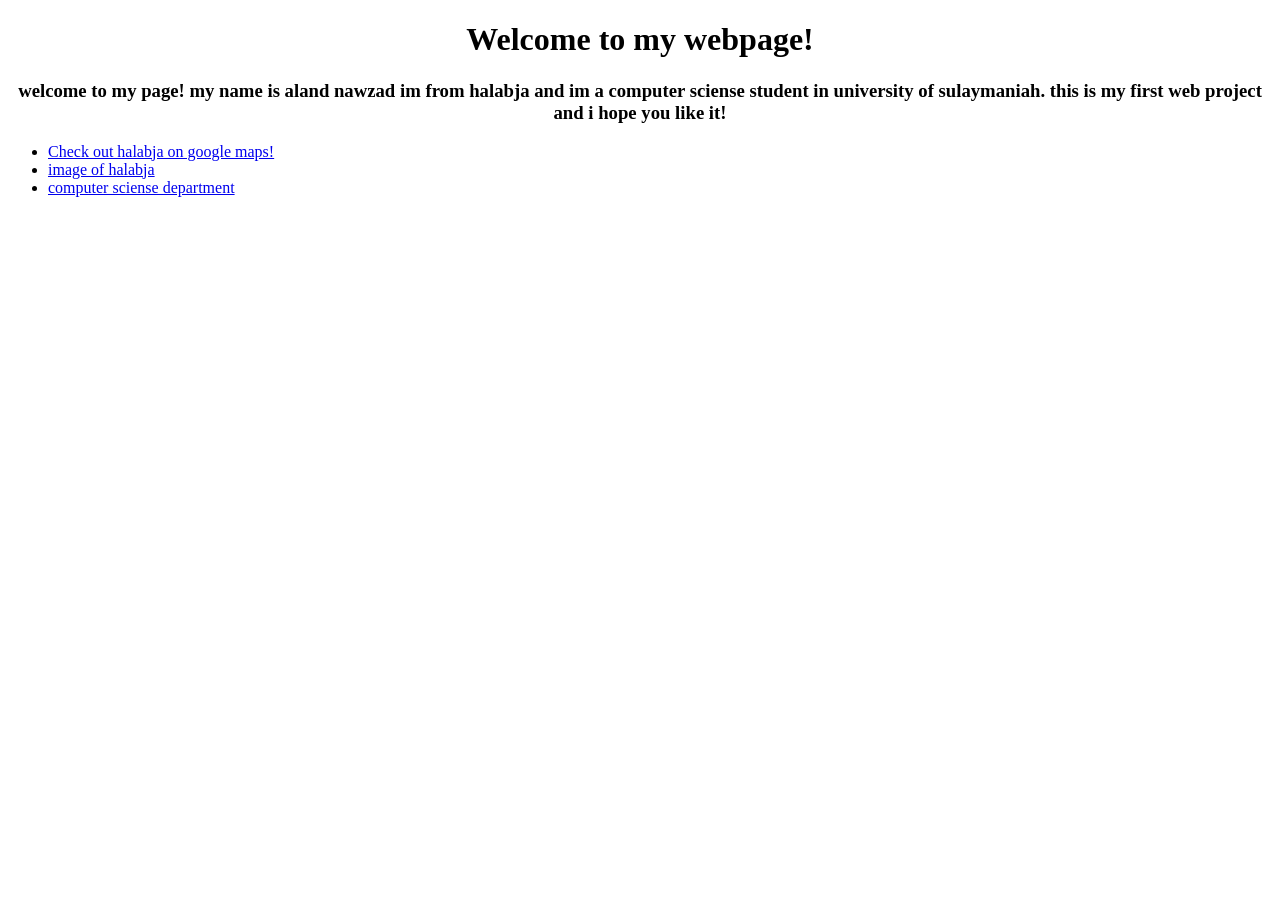
==== index.html @ 0c9f60dc "Add files via upload" ====
<!DOCTYPE html>
<html lang="en">
<head>
    <meta charset="UTF-8">
    <meta name="viewport" content="width=device-width, initial-scale=1.0">
    <title>web project</title>
</head>
<body>
    <center><h1>Welcome to my webpage!</h1></center>
    <center>
        <h3><p>welcome to my page! my name is aland nawzad im from halabja and im a computer sciense student in university of sulaymaniah. this is my first web project and i hope you like it!
    </p>
    </h3></center>
    <ul>
        <li><a href="https://maps.app.goo.gl/yXSQquCequ7WiiCt6">Check out halabja on google maps!</a></li>
        <li><a href="hometown.html">image of halabja</a></li>
        <li><a href="uni.html">computer sciense department</a></li>
    </ul>
    
</body>
</html>
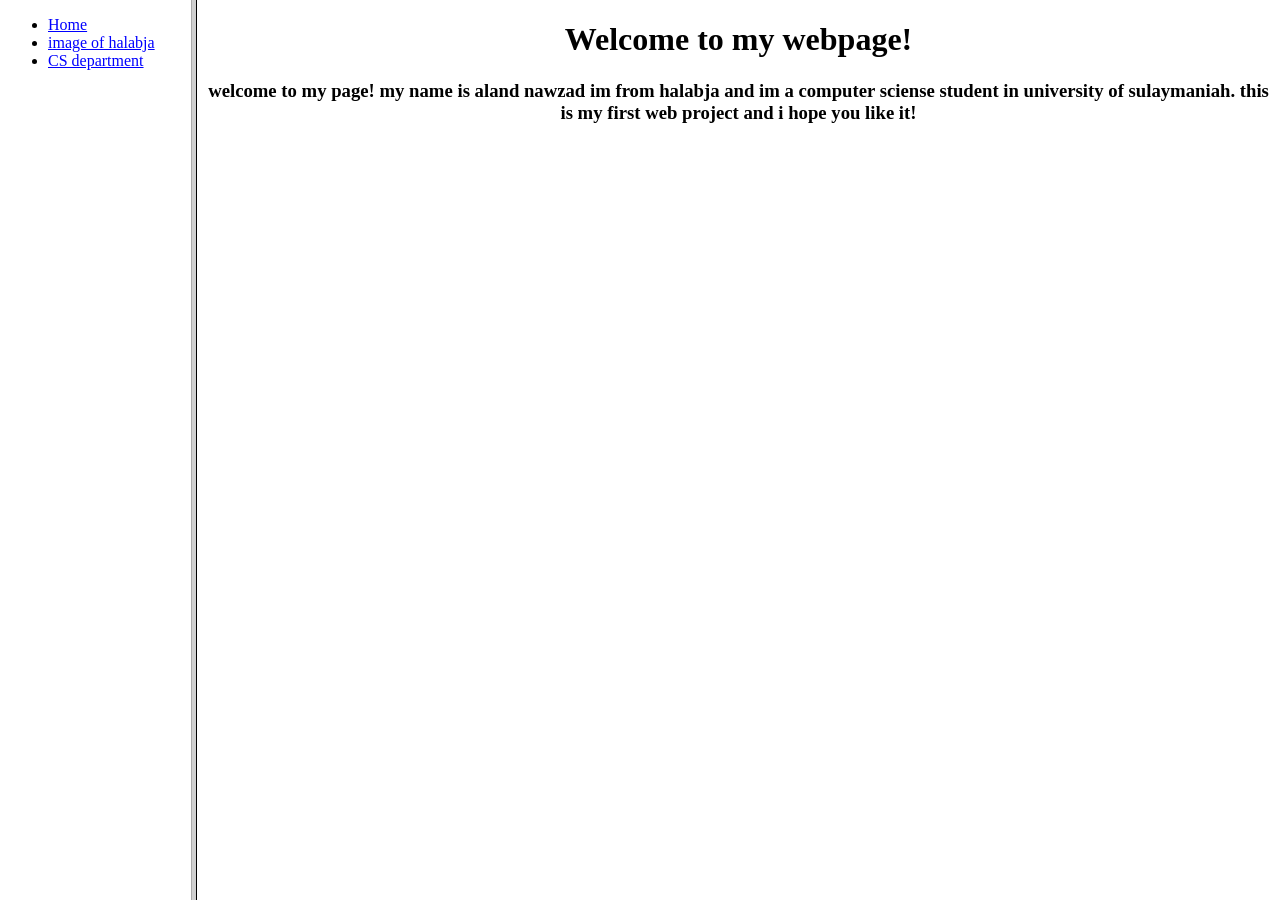
==== commit 800d9f31: "Add files via upload" ====
--- a/index.html
+++ b/index.html
@@ -1,21 +1,17 @@
 <!DOCTYPE html>
 <html lang="en">
 <head>
+    <frameset cols="15%,85%">
+        <frame src="menu.html" name="leftFrame">
+        <frame src="home.html" name="rightFrame">
+        <noframes>
+      
     <meta charset="UTF-8">
     <meta name="viewport" content="width=device-width, initial-scale=1.0">
     <title>web project</title>
 </head>
 <body>
-    <center><h1>Welcome to my webpage!</h1></center>
-    <center>
-        <h3><p>welcome to my page! my name is aland nawzad im from halabja and im a computer sciense student in university of sulaymaniah. this is my first web project and i hope you like it!
-    </p>
-    </h3></center>
-    <ul>
-        <li><a href="https://maps.app.goo.gl/yXSQquCequ7WiiCt6">Check out halabja on google maps!</a></li>
-        <li><a href="hometown.html">image of halabja</a></li>
-        <li><a href="uni.html">computer sciense department</a></li>
-    </ul>
+    
     
 </body>
 </html>
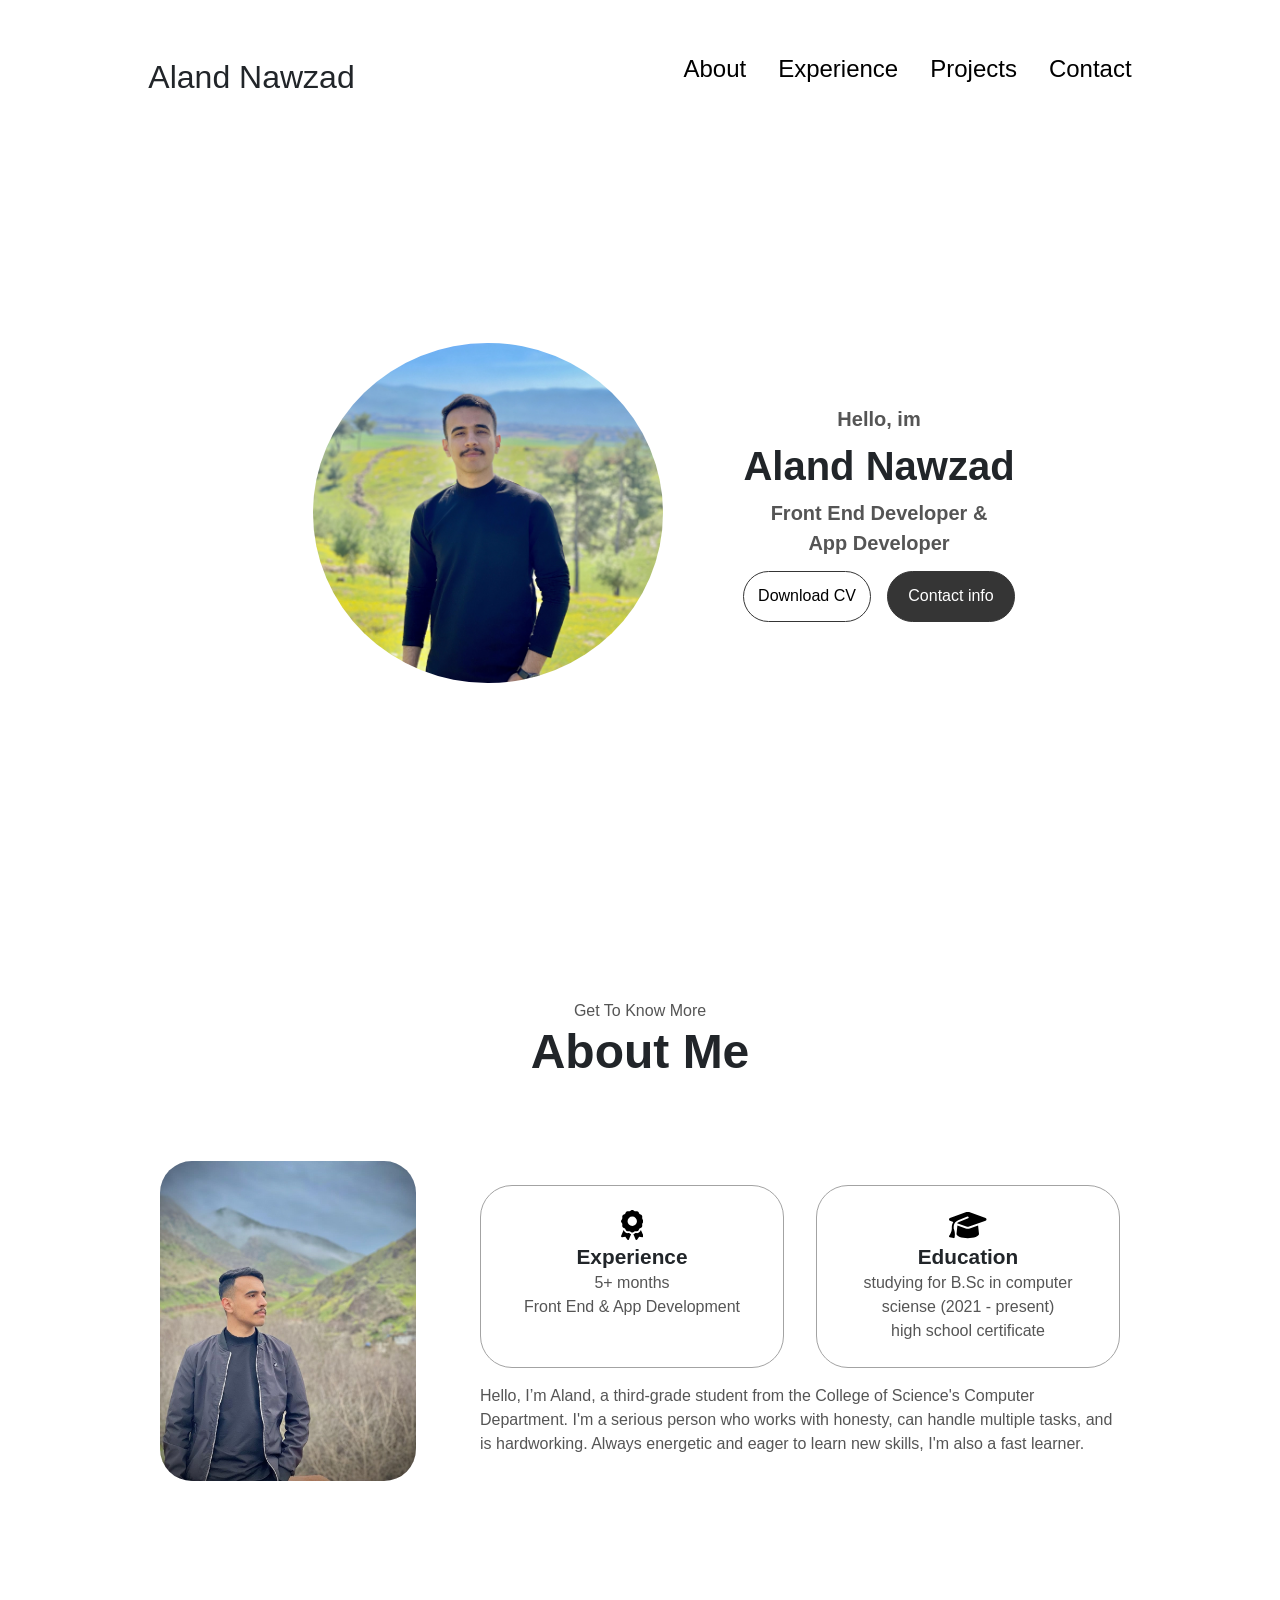
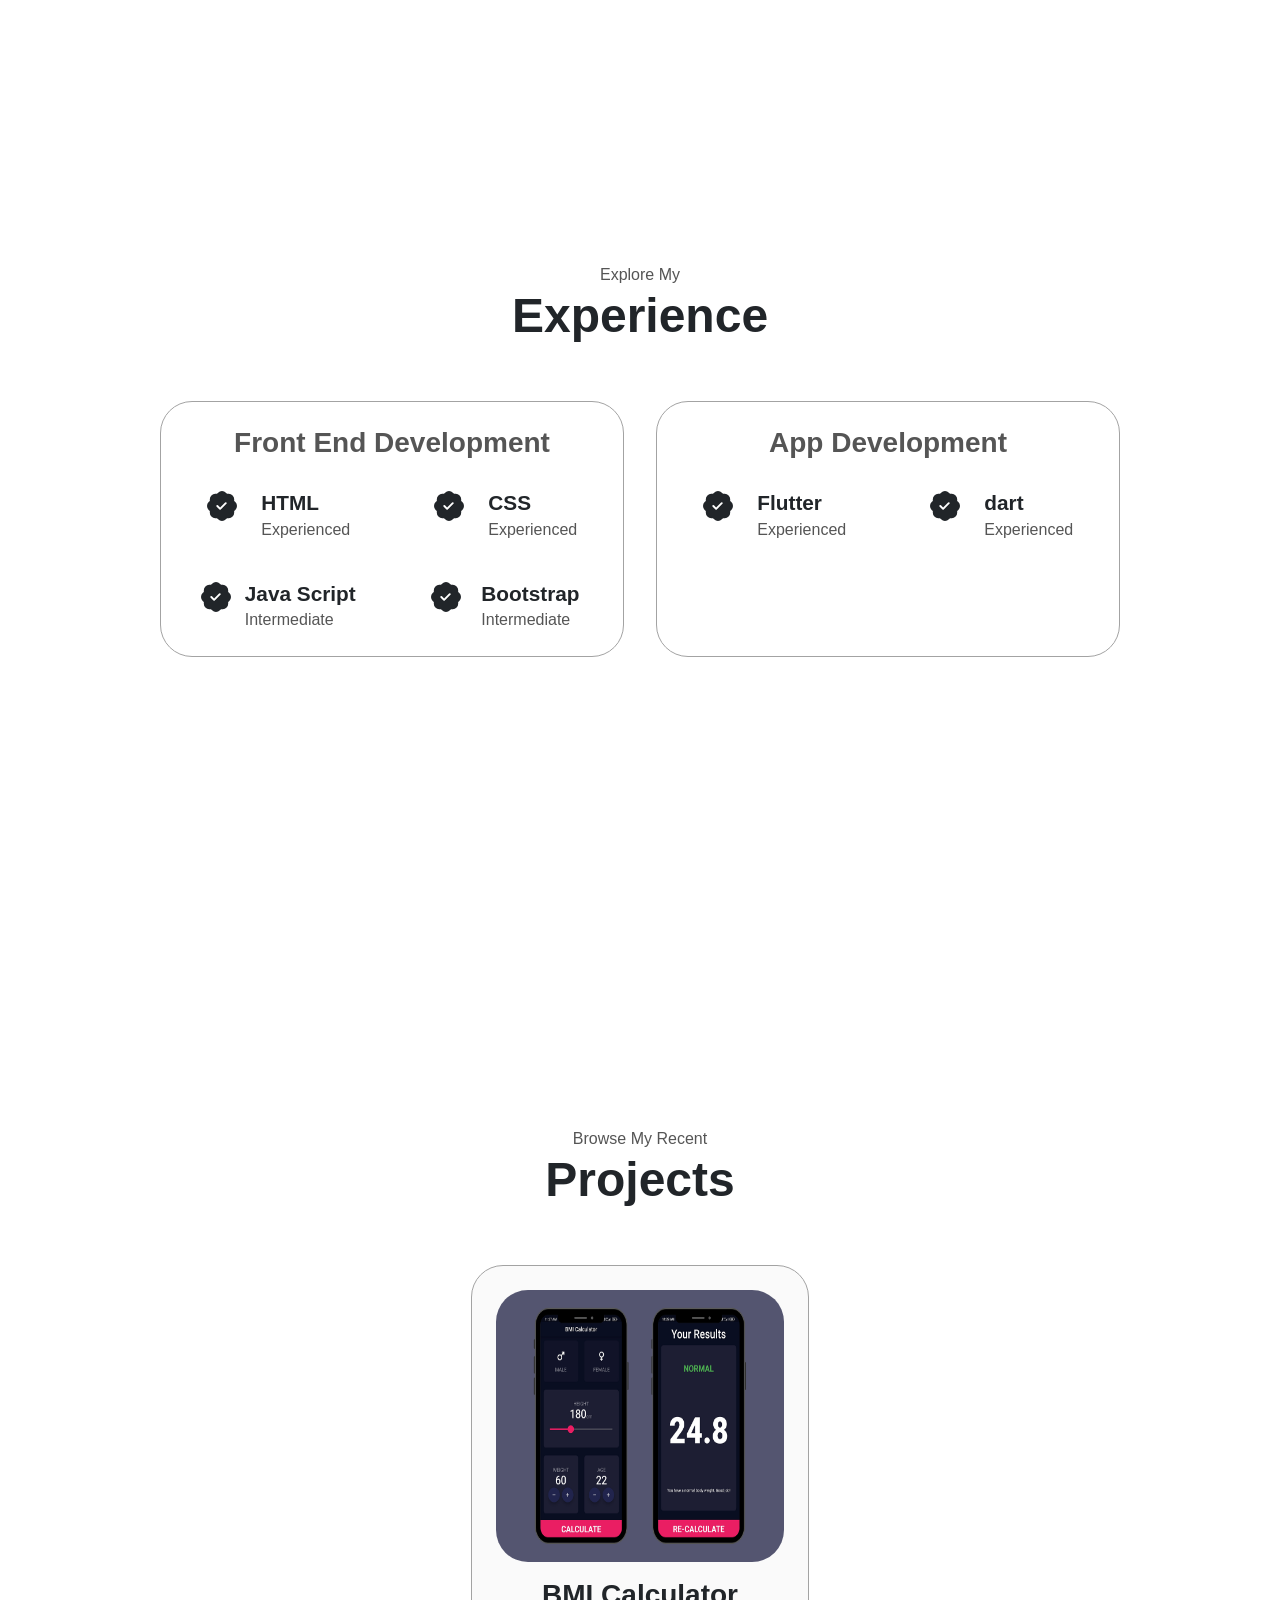
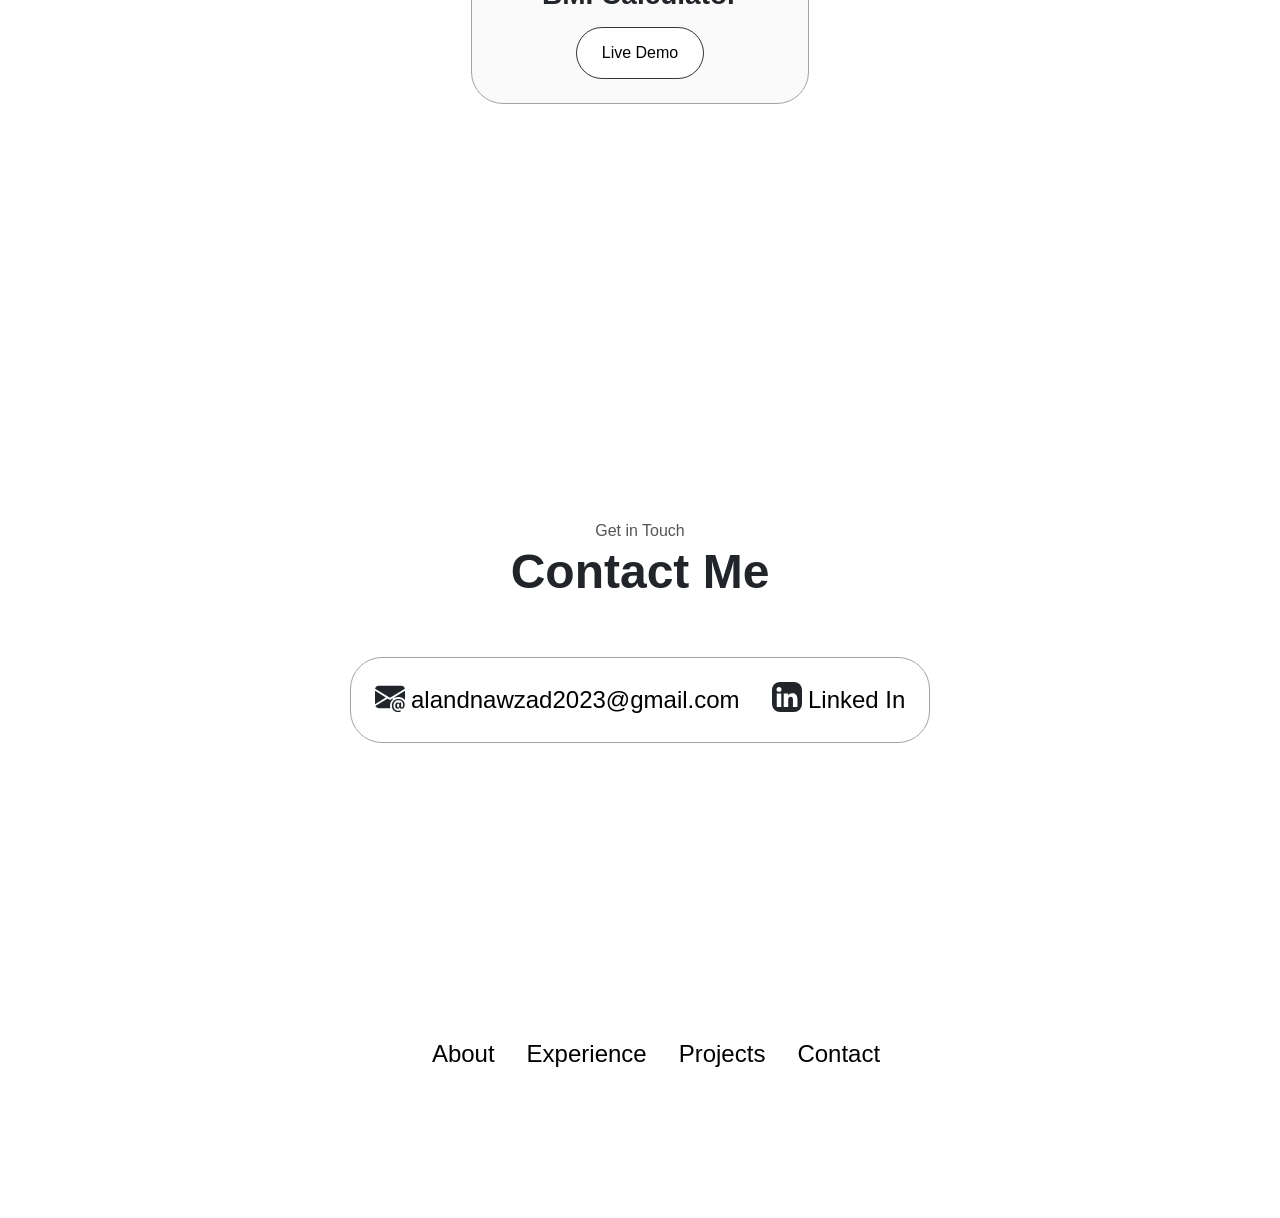
==== commit 227b785b: "Add files via upload" ====
--- a/index.html
+++ b/index.html
@@ -1,17 +1,278 @@
 <!DOCTYPE html>
 <html lang="en">
+
 <head>
-    <frameset cols="15%,85%">
-        <frame src="menu.html" name="leftFrame">
-        <frame src="home.html" name="rightFrame">
-        <noframes>
-      
     <meta charset="UTF-8">
     <meta name="viewport" content="width=device-width, initial-scale=1.0">
-    <title>web project</title>
+    <title>Aland Nawzad</title>
+    <link href="https://cdn.jsdelivr.net/npm/bootstrap@5.3.3/dist/css/bootstrap.min.css" rel="stylesheet"
+        integrity="sha384-QWTKZyjpPEjISv5WaRU9OFeRpok6YctnYmDr5pNlyT2bRjXh0JMhjY6hW+ALEwIH" crossorigin="anonymous">
+    <link rel="stylesheet" href="styles.css">
+    <link href="https://fonts.googleapis.com/css?family=Noto Sans" rel="stylesheet">
+    <link rel="stylesheet" href="./mediaqueries.css">
 </head>
+
 <body>
-    
-    
+
+
+
+    <nav id="desktop-nav">
+        <div class="logo">
+            Aland Nawzad
+        </div>
+        <div>
+            <ul class="nav-links">
+                <li><a href="#about">About</a></li>
+                <li><a href="#experience">Experience</a></li>
+                <li><a href="#projects">Projects</a></li>
+                <li><a href="#contact">Contact</a></li>
+            </ul>
+        </div>
+    </nav>
+
+    <nav id="humberger-nav">
+        <div class="logo">
+            Aland Nawzad
+        </div>
+        <div class="humberger-menu">
+            <div class="humberger-icon" onclick="toggleMenu()">
+                <span></span>
+                <span></span>
+                <span></span>
+            </div>
+            <div class="menu-links">
+                <li><a href="#about" onclick="toggleMenu()">About</a></li>
+                <li><a href="#experience" onclick="toggleMenu()">Experience</a></li>
+                <li><a href="#projects" onclick="toggleMenu()">Projects</a></li>
+                <li><a href="#contact" onclick="toggleMenu()">Contact</a></li>
+            </div>
+        </div>
+    </nav>
+
+
+    <section id="profile">
+        <div class="profile">
+            <img src="./assets/Me1.jpg" alt="picture of myself" class="pfp rounded-circle shadow-4  ">
+            <div class="profile-text">
+                <p class="profile-text-p1">Hello, im</p>
+                <h1 style="font-weight: bold;">Aland Nawzad</h1>
+                <p class="profile-text-p2">Front End Developer & <br> App Developer</p>
+
+                <div class="profile-buttons">
+                    <button type="button" onclick="location.href='./assets/AlandNawzad.pdf'"
+                        class="button hover">Download CV</button>
+                    <button type="button" class="button contact" onclick="location.href='#contact'">Contact info</button>
+
+                </div>
+            </div>
+        </div>
+
+    </section>
+
+
+
+
+    <section id="about">
+        <div class="about-header-text">
+            <p>Get To Know More</p>
+            <h1 class="title">About Me</h1>
+        </div>
+
+        <div class="about-content">
+            <img src="./assets/Me2.jpg" alt="picture of myself" class="about-picture">
+
+            <div class="about-experience">
+                <div class="Experience-container-div">
+                    <div class="Experience-container">
+                        <svg xmlns="http://www.w3.org/2000/svg" viewBox="0 0 384 512"
+                            class="icon"><!--!Font Awesome Free 6.5.1 by @fontawesome - https://fontawesome.com License - https://fontawesome.com/license/free Copyright 2024 Fonticons, Inc.-->
+                            <path
+                                d="M173.8 5.5c11-7.3 25.4-7.3 36.4 0L228 17.2c6 3.9 13 5.8 20.1 5.4l21.3-1.3c13.2-.8 25.6 6.4 31.5 18.2l9.6 19.1c3.2 6.4 8.4 11.5 14.7 14.7L344.5 83c11.8 5.9 19 18.3 18.2 31.5l-1.3 21.3c-.4 7.1 1.5 14.2 5.4 20.1l11.8 17.8c7.3 11 7.3 25.4 0 36.4L366.8 228c-3.9 6-5.8 13-5.4 20.1l1.3 21.3c.8 13.2-6.4 25.6-18.2 31.5l-19.1 9.6c-6.4 3.2-11.5 8.4-14.7 14.7L301 344.5c-5.9 11.8-18.3 19-31.5 18.2l-21.3-1.3c-7.1-.4-14.2 1.5-20.1 5.4l-17.8 11.8c-11 7.3-25.4 7.3-36.4 0L156 366.8c-6-3.9-13-5.8-20.1-5.4l-21.3 1.3c-13.2 .8-25.6-6.4-31.5-18.2l-9.6-19.1c-3.2-6.4-8.4-11.5-14.7-14.7L39.5 301c-11.8-5.9-19-18.3-18.2-31.5l1.3-21.3c.4-7.1-1.5-14.2-5.4-20.1L5.5 210.2c-7.3-11-7.3-25.4 0-36.4L17.2 156c3.9-6 5.8-13 5.4-20.1l-1.3-21.3c-.8-13.2 6.4-25.6 18.2-31.5l19.1-9.6C65 70.2 70.2 65 73.4 58.6L83 39.5c5.9-11.8 18.3-19 31.5-18.2l21.3 1.3c7.1 .4 14.2-1.5 20.1-5.4L173.8 5.5zM272 192a80 80 0 1 0 -160 0 80 80 0 1 0 160 0zM1.3 441.8L44.4 339.3c.2 .1 .3 .2 .4 .4l9.6 19.1c11.7 23.2 36 37.3 62 35.8l21.3-1.3c.2 0 .5 0 .7 .2l17.8 11.8c5.1 3.3 10.5 5.9 16.1 7.7l-37.6 89.3c-2.3 5.5-7.4 9.2-13.3 9.7s-11.6-2.2-14.8-7.2L74.4 455.5l-56.1 8.3c-5.7 .8-11.4-1.5-15-6s-4.3-10.7-2.1-16zm248 60.4L211.7 413c5.6-1.8 11-4.3 16.1-7.7l17.8-11.8c.2-.1 .4-.2 .7-.2l21.3 1.3c26 1.5 50.3-12.6 62-35.8l9.6-19.1c.1-.2 .2-.3 .4-.4l43.2 102.5c2.2 5.3 1.4 11.4-2.1 16s-9.3 6.9-15 6l-56.1-8.3-32.2 49.2c-3.2 5-8.9 7.7-14.8 7.2s-11-4.3-13.3-9.7z" />
+                        </svg>
+                        <h3 class="Experience-container-h3">Experience</h3>
+                        <p>5+ months <br> Front End & App Development</p>
+                    </div>
+
+                    <div class="Experience-container">
+                        <svg xmlns="http://www.w3.org/2000/svg" viewBox="0 0 640 512"
+                            class="icon"><!--!Font Awesome Free 6.5.1 by @fontawesome - https://fontawesome.com License - https://fontawesome.com/license/free Copyright 2024 Fonticons, Inc.-->
+                            <path
+                                d="M320 32c-8.1 0-16.1 1.4-23.7 4.1L15.8 137.4C6.3 140.9 0 149.9 0 160s6.3 19.1 15.8 22.6l57.9 20.9C57.3 229.3 48 259.8 48 291.9v28.1c0 28.4-10.8 57.7-22.3 80.8c-6.5 13-13.9 25.8-22.5 37.6C0 442.7-.9 448.3 .9 453.4s6 8.9 11.2 10.2l64 16c4.2 1.1 8.7 .3 12.4-2s6.3-6.1 7.1-10.4c8.6-42.8 4.3-81.2-2.1-108.7C90.3 344.3 86 329.8 80 316.5V291.9c0-30.2 10.2-58.7 27.9-81.5c12.9-15.5 29.6-28 49.2-35.7l157-61.7c8.2-3.2 17.5 .8 20.7 9s-.8 17.5-9 20.7l-157 61.7c-12.4 4.9-23.3 12.4-32.2 21.6l159.6 57.6c7.6 2.7 15.6 4.1 23.7 4.1s16.1-1.4 23.7-4.1L624.2 182.6c9.5-3.4 15.8-12.5 15.8-22.6s-6.3-19.1-15.8-22.6L343.7 36.1C336.1 33.4 328.1 32 320 32zM128 408c0 35.3 86 72 192 72s192-36.7 192-72L496.7 262.6 354.5 314c-11.1 4-22.8 6-34.5 6s-23.5-2-34.5-6L143.3 262.6 128 408z" />
+                        </svg>
+                        <h3 class="Experience-container-h3">Education</h3>
+                        <p>studying for B.Sc in computer sciense (2021 - present) <br> high school
+                            certificate</p>
+                    </div>
+
+                </div>
+                <p class="Experience-p2">Hello, I’m Aland, a third-grade student from the College of Science's Computer
+                    Department. I'm a serious person who works with honesty, can handle multiple tasks, and is
+                    hardworking. Always energetic and eager to learn new skills, I'm also a fast learner.</p>
+            </div>
+        </div>
+    </section>
+
+
+
+    <section id="experience">
+        <div class="header">
+            <p>Explore My</p>
+            <h1 class="title">Experience</h1>
+        </div>
+
+        <div class="experience-detail-containers">
+            <div class="about-containers">
+                <div class="details-container">
+                    <h2 class="experience-subtitle">Front End Development</h2>
+                    <div class="article-containers">
+                        <article>
+                            <svg xmlns="http://www.w3.org/2000/svg" height="30" fill="currentColor"
+                                class="bi bi-patch-check-fill" viewBox="0 0 16 16">
+                                <path
+                                    d="M10.067.87a2.89 2.89 0 0 0-4.134 0l-.622.638-.89-.011a2.89 2.89 0 0 0-2.924 2.924l.01.89-.636.622a2.89 2.89 0 0 0 0 4.134l.637.622-.011.89a2.89 2.89 0 0 0 2.924 2.924l.89-.01.622.636a2.89 2.89 0 0 0 4.134 0l.622-.637.89.011a2.89 2.89 0 0 0 2.924-2.924l-.01-.89.636-.622a2.89 2.89 0 0 0 0-4.134l-.637-.622.011-.89a2.89 2.89 0 0 0-2.924-2.924l-.89.01zm.287 5.984-3 3a.5.5 0 0 1-.708 0l-1.5-1.5a.5.5 0 1 1 .708-.708L7 8.793l2.646-2.647a.5.5 0 0 1 .708.708" />
+                            </svg>
+                            <div>
+                                <h3 class="Experience-container-h3">HTML</h3>
+                                <p>Experienced</p>
+                            </div>
+                        </article>
+                        <article>
+                            <svg xmlns="http://www.w3.org/2000/svg" height="30" fill="currentColor"
+                                class="bi bi-patch-check-fill" viewBox="0 0 16 16">
+                                <path
+                                    d="M10.067.87a2.89 2.89 0 0 0-4.134 0l-.622.638-.89-.011a2.89 2.89 0 0 0-2.924 2.924l.01.89-.636.622a2.89 2.89 0 0 0 0 4.134l.637.622-.011.89a2.89 2.89 0 0 0 2.924 2.924l.89-.01.622.636a2.89 2.89 0 0 0 4.134 0l.622-.637.89.011a2.89 2.89 0 0 0 2.924-2.924l-.01-.89.636-.622a2.89 2.89 0 0 0 0-4.134l-.637-.622.011-.89a2.89 2.89 0 0 0-2.924-2.924l-.89.01zm.287 5.984-3 3a.5.5 0 0 1-.708 0l-1.5-1.5a.5.5 0 1 1 .708-.708L7 8.793l2.646-2.647a.5.5 0 0 1 .708.708" />
+                            </svg>
+                            <div>
+                                <h3 class="Experience-container-h3">CSS</h3>
+                                <p>Experienced</p>
+                            </div>
+                        </article>
+                        <article>
+                            <svg xmlns="http://www.w3.org/2000/svg" height="30" fill="currentColor"
+                                class="bi bi-patch-check-fill" viewBox="0 0 16 16">
+                                <path
+                                    d="M10.067.87a2.89 2.89 0 0 0-4.134 0l-.622.638-.89-.011a2.89 2.89 0 0 0-2.924 2.924l.01.89-.636.622a2.89 2.89 0 0 0 0 4.134l.637.622-.011.89a2.89 2.89 0 0 0 2.924 2.924l.89-.01.622.636a2.89 2.89 0 0 0 4.134 0l.622-.637.89.011a2.89 2.89 0 0 0 2.924-2.924l-.01-.89.636-.622a2.89 2.89 0 0 0 0-4.134l-.637-.622.011-.89a2.89 2.89 0 0 0-2.924-2.924l-.89.01zm.287 5.984-3 3a.5.5 0 0 1-.708 0l-1.5-1.5a.5.5 0 1 1 .708-.708L7 8.793l2.646-2.647a.5.5 0 0 1 .708.708" />
+                            </svg>
+                            <div>
+                                <h3 class="Experience-container-h3">Java Script</h3>
+                                <p>Intermediate</p>
+                            </div>
+                        </article>
+                        <article>
+                            <svg xmlns="http://www.w3.org/2000/svg" height="30" fill="currentColor"
+                                class="bi bi-patch-check-fill" viewBox="0 0 16 16">
+                                <path
+                                    d="M10.067.87a2.89 2.89 0 0 0-4.134 0l-.622.638-.89-.011a2.89 2.89 0 0 0-2.924 2.924l.01.89-.636.622a2.89 2.89 0 0 0 0 4.134l.637.622-.011.89a2.89 2.89 0 0 0 2.924 2.924l.89-.01.622.636a2.89 2.89 0 0 0 4.134 0l.622-.637.89.011a2.89 2.89 0 0 0 2.924-2.924l-.01-.89.636-.622a2.89 2.89 0 0 0 0-4.134l-.637-.622.011-.89a2.89 2.89 0 0 0-2.924-2.924l-.89.01zm.287 5.984-3 3a.5.5 0 0 1-.708 0l-1.5-1.5a.5.5 0 1 1 .708-.708L7 8.793l2.646-2.647a.5.5 0 0 1 .708.708" />
+                            </svg>
+                            <div>
+                                <h3 class="Experience-container-h3">Bootstrap</h3>
+                                <p>Intermediate</p>
+                            </div>
+                        </article>
+                    </div>
+                </div>
+
+                <div class="details-container">
+                    <h2 class="experience-subtitle">App Development</h2>
+                    <div class="article-containers">
+                        <article>
+                            <svg xmlns="http://www.w3.org/2000/svg" height="30" fill="currentColor"
+                                class="bi bi-patch-check-fill" viewBox="0 0 16 16">
+                                <path
+                                    d="M10.067.87a2.89 2.89 0 0 0-4.134 0l-.622.638-.89-.011a2.89 2.89 0 0 0-2.924 2.924l.01.89-.636.622a2.89 2.89 0 0 0 0 4.134l.637.622-.011.89a2.89 2.89 0 0 0 2.924 2.924l.89-.01.622.636a2.89 2.89 0 0 0 4.134 0l.622-.637.89.011a2.89 2.89 0 0 0 2.924-2.924l-.01-.89.636-.622a2.89 2.89 0 0 0 0-4.134l-.637-.622.011-.89a2.89 2.89 0 0 0-2.924-2.924l-.89.01zm.287 5.984-3 3a.5.5 0 0 1-.708 0l-1.5-1.5a.5.5 0 1 1 .708-.708L7 8.793l2.646-2.647a.5.5 0 0 1 .708.708" />
+                            </svg>
+                            <div>
+                                <h3 class="Experience-container-h3">Flutter</h3>
+                                <p>Experienced</p>
+                            </div>
+                        </article>
+                        <article>
+                            <svg xmlns="http://www.w3.org/2000/svg" height="30" fill="currentColor"
+                                class="bi bi-patch-check-fill" viewBox="0 0 16 16">
+                                <path
+                                    d="M10.067.87a2.89 2.89 0 0 0-4.134 0l-.622.638-.89-.011a2.89 2.89 0 0 0-2.924 2.924l.01.89-.636.622a2.89 2.89 0 0 0 0 4.134l.637.622-.011.89a2.89 2.89 0 0 0 2.924 2.924l.89-.01.622.636a2.89 2.89 0 0 0 4.134 0l.622-.637.89.011a2.89 2.89 0 0 0 2.924-2.924l-.01-.89.636-.622a2.89 2.89 0 0 0 0-4.134l-.637-.622.011-.89a2.89 2.89 0 0 0-2.924-2.924l-.89.01zm.287 5.984-3 3a.5.5 0 0 1-.708 0l-1.5-1.5a.5.5 0 1 1 .708-.708L7 8.793l2.646-2.647a.5.5 0 0 1 .708.708" />
+                            </svg>
+                            <div>
+                                <h3 class="Experience-container-h3">dart</h3>
+                                <p>Experienced</p>
+                            </div>
+                        </article>
+
+
+                    </div>
+                </div>
+            </div>
+        </div>
+
+
+
+
+        </div>
+
+    </section>
+
+
+
+
+    <section id="projects">
+        <div class="header">
+            <p>Browse My Recent</p>
+            <h1 class="title">Projects</h1>
+        </div>
+
+        <div class="project-container">
+            <div class="project-card">
+                <img src="./assets/bmi-calculator.png" alt="project picture" class="project-picture">
+                <h2 class="project-subtitle">BMI Calculator</h2>
+                <button class="button hover" onclick="location.href='https://bmi-calculator-114c9.web.app/'">Live
+                    Demo</button>
+            </div>
+        </div>
+    </section>
+
+
+
+
+    <section id="contact">
+
+        <div class="contact-content-container">
+            <div class="header">
+                <p>Get in Touch</p>
+                <h1 class="title">Contact Me</h1>
+            </div>
+
+            <div class="contact-me"> 
+                
+                    <div class="contact-info">
+                        <svg xmlns="http://www.w3.org/2000/svg" class="icon"  fill="currentColor" class="bi bi-envelope-at-fill" viewBox="0 0 16 16">
+                            <path d="M2 2A2 2 0 0 0 .05 3.555L8 8.414l7.95-4.859A2 2 0 0 0 14 2zm-2 9.8V4.698l5.803 3.546zm6.761-2.97-6.57 4.026A2 2 0 0 0 2 14h6.256A4.5 4.5 0 0 1 8 12.5a4.49 4.49 0 0 1 1.606-3.446l-.367-.225L8 9.586zM16 9.671V4.697l-5.803 3.546.338.208A4.5 4.5 0 0 1 12.5 8c1.414 0 2.675.652 3.5 1.671"/>
+                            <path d="M15.834 12.244c0 1.168-.577 2.025-1.587 2.025-.503 0-1.002-.228-1.12-.648h-.043c-.118.416-.543.643-1.015.643-.77 0-1.259-.542-1.259-1.434v-.529c0-.844.481-1.4 1.26-1.4.585 0 .87.333.953.63h.03v-.568h.905v2.19c0 .272.18.42.411.42.315 0 .639-.415.639-1.39v-.118c0-1.277-.95-2.326-2.484-2.326h-.04c-1.582 0-2.64 1.067-2.64 2.724v.157c0 1.867 1.237 2.654 2.57 2.654h.045c.507 0 .935-.07 1.18-.18v.731c-.219.1-.643.175-1.237.175h-.044C10.438 16 9 14.82 9 12.646v-.214C9 10.36 10.421 9 12.485 9h.035c2.12 0 3.314 1.43 3.314 3.034zm-4.04.21v.227c0 .586.227.8.581.8.31 0 .564-.17.564-.743v-.367c0-.516-.275-.708-.572-.708-.346 0-.573.245-.573.791"/>
+                          </svg>
+                        <a href="mailto:alandnawzad2023@gmail.com">alandnawzad2023@gmail.com</a>
+                    </div>
+
+                    <div class="contact-info">
+                        <svg xmlns="http://www.w3.org/2000/svg" class="icon" style="border-radius: 0.5rem;" fill="currentColor" class="bi bi-linkedin" viewBox="0 0 16 16">
+                            <path d="M0 1.146C0 .513.526 0 1.175 0h13.65C15.474 0 16 .513 16 1.146v13.708c0 .633-.526 1.146-1.175 1.146H1.175C.526 16 0 15.487 0 14.854zm4.943 12.248V6.169H2.542v7.225zm-1.2-8.212c.837 0 1.358-.554 1.358-1.248-.015-.709-.52-1.248-1.342-1.248S2.4 3.226 2.4 3.934c0 .694.521 1.248 1.327 1.248zm4.908 8.212V9.359c0-.216.016-.432.08-.586.173-.431.568-.878 1.232-.878.869 0 1.216.662 1.216 1.634v3.865h2.401V9.25c0-2.22-1.184-3.252-2.764-3.252-1.274 0-1.845.7-2.165 1.193v.025h-.016l.016-.025V6.169h-2.4c.03.678 0 7.225 0 7.225z"/>
+                          </svg>
+                          <a href="https://www.linkedin.com/in/aland-nawzad">Linked In</a>
+                    </div>  
+            </div>
+            
+        </div>
+        
+    </section>
+
+    <nav class="contact-nav">
+        <ul class=" nav-links contact-nav-links">
+            <li><a href="#about">About</a></li>
+            <li><a href="#experience">Experience</a></li>
+            <li><a href="#projects">Projects</a></li>
+            <li><a href="#contact">Contact</a></li>
+        </ul>
+    </nav>
+
+    <script src="./scripts.js"></script>
 </body>
+
 </html>
--- a/styles.css
+++ b/styles.css
@@ -0,0 +1,424 @@
+body {
+    font-family: "Poppins", sans-serif;
+}
+
+html {
+    scroll-behavior: smooth;
+}
+*{
+    margin: 0;
+    padding: 0;
+    cursor: default;
+    
+}
+
+p {
+    color: rgb(85, 85, 85);
+    margin: 0;
+}
+
+
+
+a,
+.button {
+    transition: all 300ms ease;
+}
+
+section{
+    padding-top: 4vh;
+    height: 96vh;
+    margin: 0 10rem;
+    box-sizing: border-box;
+    min-height: fit-content;
+}
+
+
+/* desktop navigation */
+
+
+nav, .nav-links{
+    display: flex;
+
+}
+
+nav{
+    justify-content: space-around;
+    align-items: center;
+    height: 17vh;
+}
+
+
+.nav-links{
+    gap: 2rem;
+    list-style: none;
+    font-size: 1.5rem;
+}
+a {
+    color: black;
+    text-decoration: none;
+    text-decoration-color: white;
+    font-size: 1.5rem;
+}
+
+a:hover{
+    color: grey;
+    text-decoration: underline;
+    text-underline-offset: 1rem;
+    text-decoration-color: rgb(181, 181, 181);
+    cursor: pointer;
+}
+
+.logo{
+    font-size: 2rem;
+}
+.logo:hover{
+    cursor: default;
+}
+
+/* hamburger menu */
+
+#humberger-nav{
+    display: none;
+}
+
+.humberger-menu{
+    position: relative;
+    display: inline-block;
+}
+
+.humberger-icon{
+    display: flex;
+    flex-direction: column;
+    justify-content: space-between;
+    height: 24px;
+    width: 30px;
+    cursor: pointer;
+}
+
+.humberger-icon span{
+    width: 100%;
+    height: 2px;
+    background-color: black;
+    transition: all 0.3 ease-in-out;
+}
+
+.menu-links{
+    position: absolute;
+    top: 100%;
+    right: 0;
+    background-color: white;
+    width: fit-content;
+    max-height: 0;
+    overflow: hidden;
+    transition: all 0.3 ease-in-out;
+}
+
+.menu-links a{
+    display: block;
+    padding: 10px;
+    text-align: center;
+    font-size: 1.5rem;
+    color: black;
+    text-decoration: none;
+    transition: all 0.3 ease-in-out;
+}
+
+.menu-links li{
+    list-style: none;
+}
+
+.menu-links.open{
+    max-height: 300px;
+}
+
+.humberger-icon.open span:first-child{
+    transform: rotate(45deg) translate(10px,5px);
+}
+.humberger-icon.open span:nth-child(2){
+    opacity: 0;
+}
+.humberger-icon.open span:last-child{
+    transform: rotate(-45deg) translate(10px,-5px);
+}
+
+
+.humberger-icon span:first-child{
+    opacity: none;
+}
+.humberger-icon span:first-child{
+    opacity: 1;
+}
+.humberger-icon span:first-child{
+    opacity: none;
+}
+
+
+
+
+/* profile section */
+#profile {
+    height:90vh;
+    padding-top: 0;
+}
+
+.pfp{
+    width: 350px;
+    margin: 3rem;
+}
+
+.profile {
+    display: flex;
+    justify-content: center;
+    align-items: center;
+    gap: 2rem;
+    height: 80vh;
+
+    
+}
+
+.profile-text {
+    text-align: center;
+}
+
+
+
+.profile-text-p1 {
+    font-size: 20px;
+    margin-bottom: 0.5rem;
+    font-weight: 600;
+}
+
+.profile-text-p2 {
+    font-size: 20px;
+    font-weight: bold;
+    margin-bottom: 0.8rem;
+}
+
+
+
+.button {
+    border-radius: 2rem;
+    transition: all 300ms ease;
+    padding: 0.8rem;
+    border: rgb(53, 53, 53) 0.1rem solid;
+    background-color: white;
+    width: 8rem;
+}
+
+.profile-buttons{
+    display: flex;
+    flex-direction: row;
+    gap: 1rem;
+}
+
+.button:hover {
+    cursor: pointer;
+}
+
+.button.hover:hover,
+.button.contact {
+    background-color: rgb(53, 53, 53);
+    color: white;
+
+}
+
+.button.button.contact:hover {
+    background-color: rgb(0, 0, 0);
+}
+
+/* about section */
+
+
+.title{
+    font-weight: bold; 
+    font-size: 3rem;
+}
+
+.about-header-text {
+    display: flex;
+    flex-direction: column;
+    justify-content: center;
+    align-items: center;
+    margin-bottom: 4.5rem;
+    text-align: center;
+}
+
+.about-content {
+    display: flex;
+    flex-direction: row;
+    justify-content: center;
+    align-items: center;
+    gap: 4rem;
+}
+
+.Experience-container-div {
+    display: flex;
+    flex-direction: row;
+    gap: 2rem;
+}
+
+.about-picture {
+    height: 20rem;
+    width: 16rem;
+    border-radius: 2rem;
+}
+
+.about-experience {
+    display: flex;
+    flex-direction: column;
+}
+
+.Experience-container {
+    border: rgb(53, 53, 53) 0.1rem solid;
+    border-color: rgb(163, 163, 163);
+    text-align: center;
+    border-radius: 2rem;
+    flex: 1;
+    padding: 1.5rem;
+}
+
+.Experience-p2 {
+    word-wrap: break-word;
+    max-width: 800px;
+    margin-top: 1rem;
+}
+
+
+
+.Experience-container-h3 {
+    margin-bottom: 0.1rem;
+    font-size: 1.3em;
+    font-weight: bold;
+}
+
+.icon {
+    height: 30px;
+    margin-bottom: 0.3rem;
+}
+
+
+
+/* experience section */
+.header{
+    display: flex;
+    flex-direction: column;
+    text-align: center;
+    margin-bottom: 3rem;
+}
+
+.about-containers{
+    display: flex;
+    gap: 2rem;
+    margin-bottom: 2rem;
+    justify-content: center;
+}
+
+
+.experience-subtitle{
+    color: rgb(85, 85, 85);
+    font-weight: 600;
+    font-size: 1.75rem;
+    margin-bottom: 2rem;
+}
+
+.experience-detail-containers{
+    display: flex;
+    flex-direction: column;
+    justify-content: center;
+}
+
+.article-containers{
+    display: flex;
+    text-align: initial;
+    flex-wrap: wrap;
+    flex-direction: row;
+    gap: 2.5rem;
+    justify-content: space-around;
+}
+
+article{
+    display: flex;
+    justify-content: space-around;
+    width: 10rem;
+    gap: 0.5rem;
+}
+
+.details-container{
+    flex: 1;
+    padding: 1.5rem;
+    background: white;
+    border-radius: 2rem;
+    border: rgb(53, 53, 53) 0.1rem solid;
+    border-color: rgb(163, 163, 163);
+    text-align: center;
+}
+
+
+/* projects section */
+
+.project-container{
+    display: flex;
+    flex-direction: row;
+    justify-content: center;
+}
+
+.project-card{
+    background: rgb(250, 250, 250);
+    border-radius: 2rem;
+    border: rgb(53, 53, 53) 0.1rem solid;
+    border-color: rgb(163, 163, 163);
+    text-align: center;
+    padding: 1.5rem;
+}
+
+.project-picture{
+    height: 17rem;
+    width: 18rem;
+    border-radius: 2rem;
+}
+
+.project-subtitle{
+    font-weight: 600;
+    font-size: 1.75rem;
+    margin: 1rem;
+    
+}
+
+.project-card > .button.hover{
+    margin: 0;
+}
+
+/* contact section */
+#contact{
+    height: 70vh;
+}
+.contact-content-container{
+    margin: 8rem 0;
+    display: flex;
+    flex-direction: column;
+    justify-content: center;
+    align-items: center;
+}
+.contact-me{
+    border: rgb(53, 53, 53) 0.1rem solid;
+    border-color: rgb(163, 163, 163);
+    justify-content: space-around;
+    border-radius: 2rem;
+    padding: 1.5rem;
+    display: flex;
+    flex-wrap: wrap;
+    gap: 2rem;
+}
+
+.contact-info{
+    display: flex;
+    gap:0.4rem;
+}
+.contact-nav{
+    margin-bottom: 5rem;
+}
+.contact-nav-links {
+    display: flex;
+    justify-content: center;
+    align-items: center;
+}
--- a/mediaqueries.css
+++ b/mediaqueries.css
@@ -0,0 +1,98 @@
+
+@media(max-width:1200px) {
+    
+    #desktop-nav{
+        display: none;
+    }
+
+    #humberger-nav{
+        display: flex;
+    }
+    
+    .profile {
+        flex-direction: column;
+        gap: 0;
+        
+    }
+    #profile{
+        margin-bottom: 6rem;
+    }
+
+    #about , #experience{
+        margin-bottom: 15rem;
+    }
+
+    .about-content {
+        flex-direction: column;
+        gap: 2rem;
+    }
+
+    section{
+        margin-left: 4rem;
+        margin-right: 4rem;
+    }
+    .pfp{
+        width: 300px;
+    }
+
+    .about-containers{
+        flex-direction: column;
+    }
+    .about-header-text {
+        margin-bottom: 1rem;
+    }
+    section{
+        margin-left: 5rem;
+        margin-right: 5rem;
+    }
+
+    .contact-nav-links{
+        flex-direction: column;
+    }
+    
+    
+
+}
+
+@media(max-width:800px){
+    .title{
+        font-size: 2.5rem;
+    }
+    .about-picture{
+        height: 16rem;
+        width: 13rem;
+    }
+    .contact-content-container {
+        margin: 0;
+    }
+    .contact-info > a{
+        font-size: 1rem;
+    }
+}
+
+@media(max-width:400px){
+    .title{
+        font-size: 2rem;
+    }
+    .experience-subtitle{
+        font-size: 1.2rem;
+    }
+    .Experience-container-h3{
+        font-size: 1rem;
+    }
+    .article-containers p{
+        font-size: 0.8rem;
+    }
+    .project-picture{
+        height: 14rem;
+        width: 15rem;
+        
+    }
+    .project-subtitle{
+        font-size: 1.4rem;
+        margin: 0.7rem;
+    }
+    .pfp{
+        width: 250px;
+    }
+}
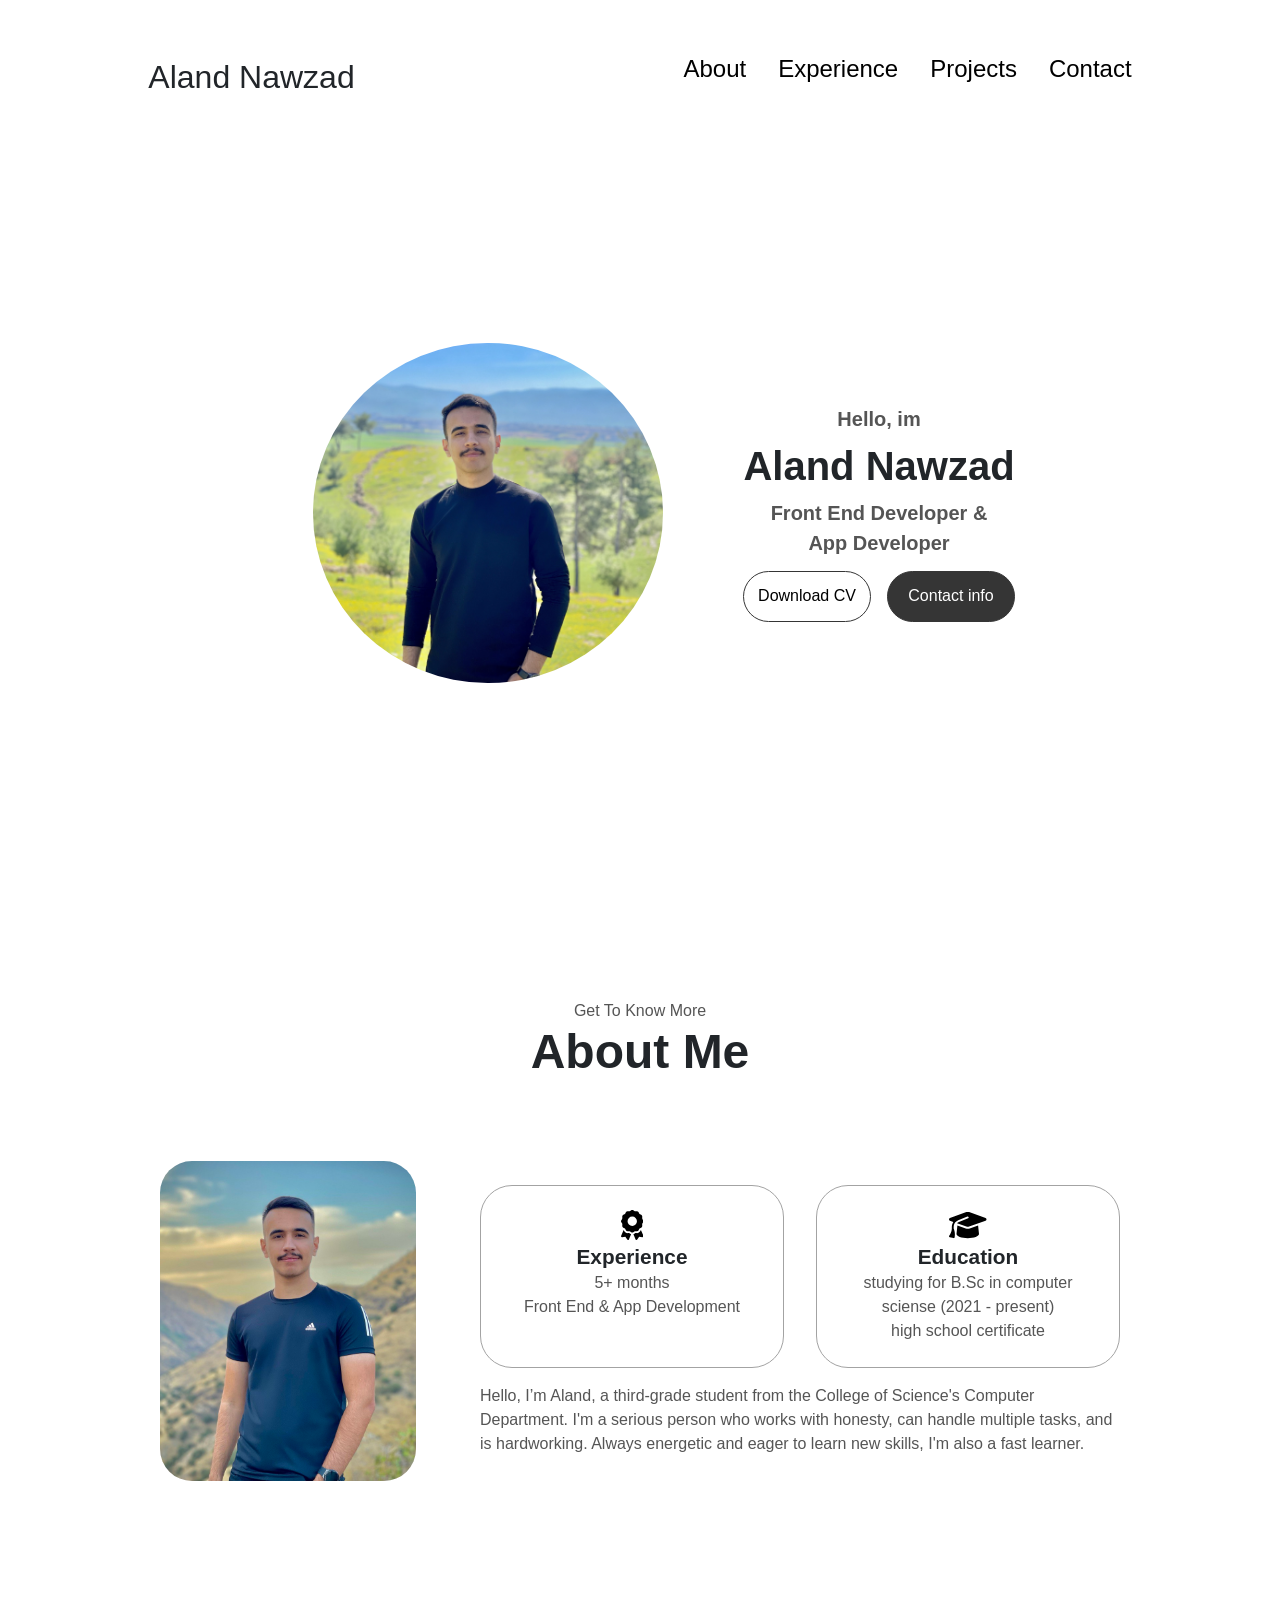
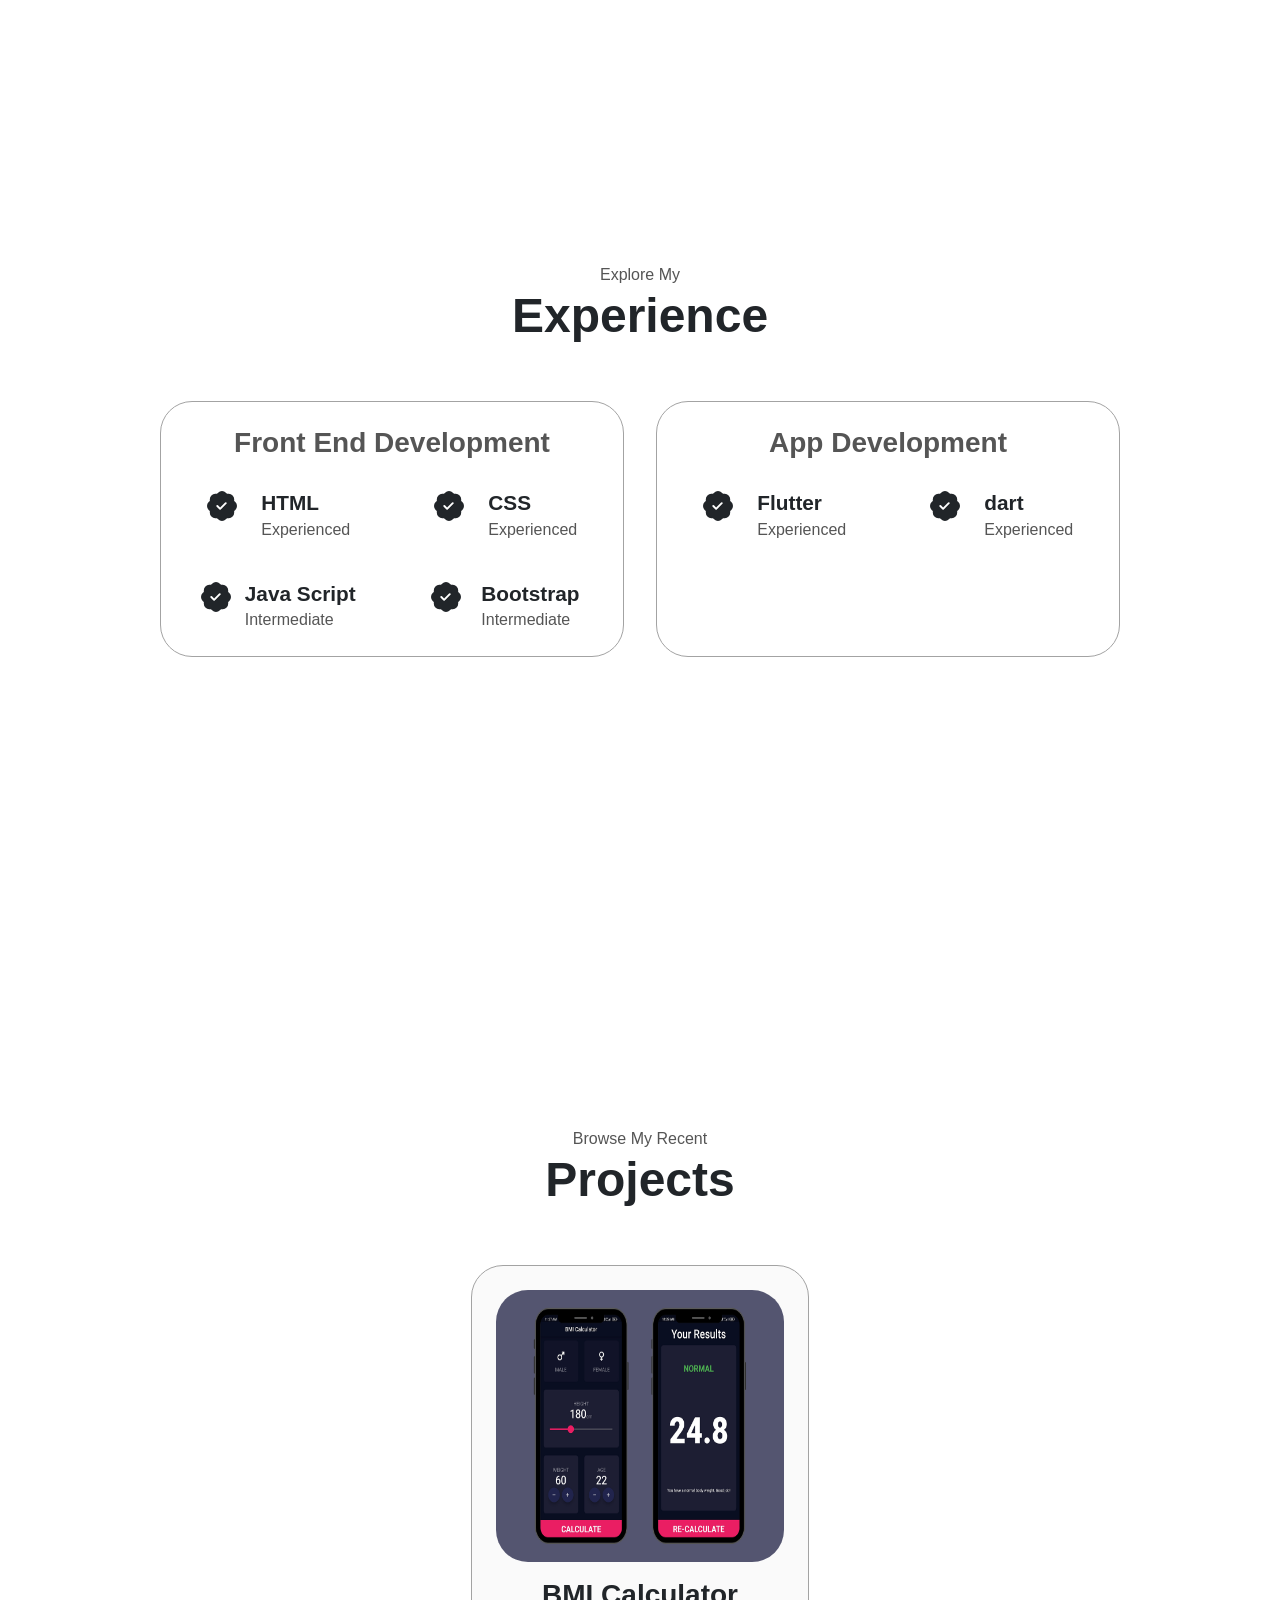
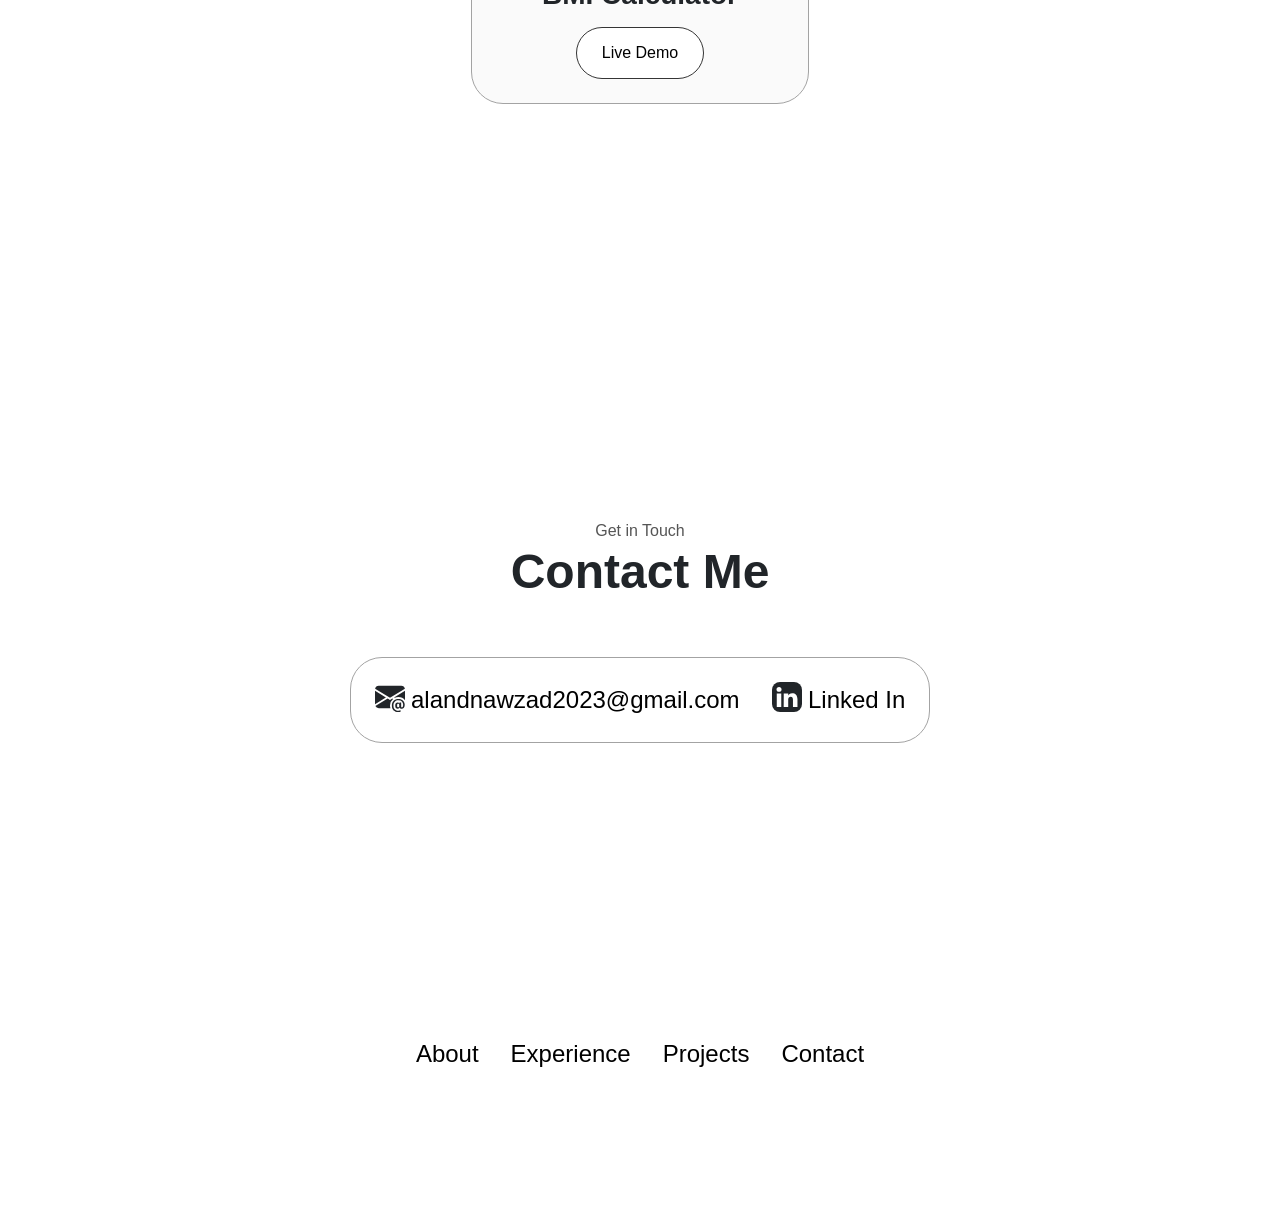
==== commit 85020b5e: "Update index.html" ====
--- a/index.html
+++ b/index.html
@@ -60,7 +60,7 @@
 
                 <div class="profile-buttons">
                     <button type="button" onclick="location.href='./assets/AlandNawzad.pdf'"
-                        class="button hover">Download CV</button>
+                        class="button hover" style="color: black;">Download CV</button>
                     <button type="button" class="button contact" onclick="location.href='#contact'">Contact info</button>
 
                 </div>
@@ -224,7 +224,7 @@
             <div class="project-card">
                 <img src="./assets/bmi-calculator.png" alt="project picture" class="project-picture">
                 <h2 class="project-subtitle">BMI Calculator</h2>
-                <button class="button hover" onclick="location.href='https://bmi-calculator-114c9.web.app/'">Live
+                <button class="button hover" style="color: black;" onclick="location.href='https://bmi-calculator-114c9.web.app/'">Live
                     Demo</button>
             </div>
         </div>
@@ -275,4 +275,4 @@
     <script src="./scripts.js"></script>
 </body>
 
-</html>+</html>
--- a/styles.css
+++ b/styles.css
@@ -110,7 +110,9 @@
     width: fit-content;
     max-height: 0;
     overflow: hidden;
-    transition: all 0.3 ease-in-out;
+    transition: all 0.3ms ease-in-out;
+    border-radius: 2rem;
+   
 }
 
 .menu-links a{
@@ -261,6 +263,7 @@
     height: 20rem;
     width: 16rem;
     border-radius: 2rem;
+    object-fit: cover;
 }
 
 .about-experience {
@@ -421,4 +424,5 @@
     display: flex;
     justify-content: center;
     align-items: center;
+    padding: 0;
 }
--- a/mediaqueries.css
+++ b/mediaqueries.css
@@ -41,14 +41,12 @@
     .about-header-text {
         margin-bottom: 1rem;
     }
-    section{
-        margin-left: 5rem;
-        margin-right: 5rem;
+    
+    .about-picture{
+        height: 14rem;
+        width: 14rem;
     }
-
-    .contact-nav-links{
-        flex-direction: column;
-    }
+    
     
     
 
@@ -59,7 +57,7 @@
         font-size: 2.5rem;
     }
     .about-picture{
-        height: 16rem;
+        height: 14rem;
         width: 13rem;
     }
     .contact-content-container {
@@ -68,7 +66,42 @@
     .contact-info > a{
         font-size: 1rem;
     }
+    
+    #contact{
+        height: 60vh;
+    }
 }
+
+
+@media(max-width:500px){
+    .Experience-container-div{
+        flex-direction: column;
+    }
+    
+    section{
+        margin-left: 2rem;
+        margin-right: 2rem;
+    }
+
+    .about-picture{
+        height: 10rem;
+        width: 10rem;
+    }
+    #contact{
+        height: 60vh;
+    }
+    
+}
+
+@media(max-width:567px){
+    .contact-nav-links{
+        flex-direction: column;
+    }
+    #about{
+        height: 115vh;
+    }
+}
+
 
 @media(max-width:400px){
     .title{
@@ -95,4 +128,5 @@
     .pfp{
         width: 250px;
     }
+    
 }
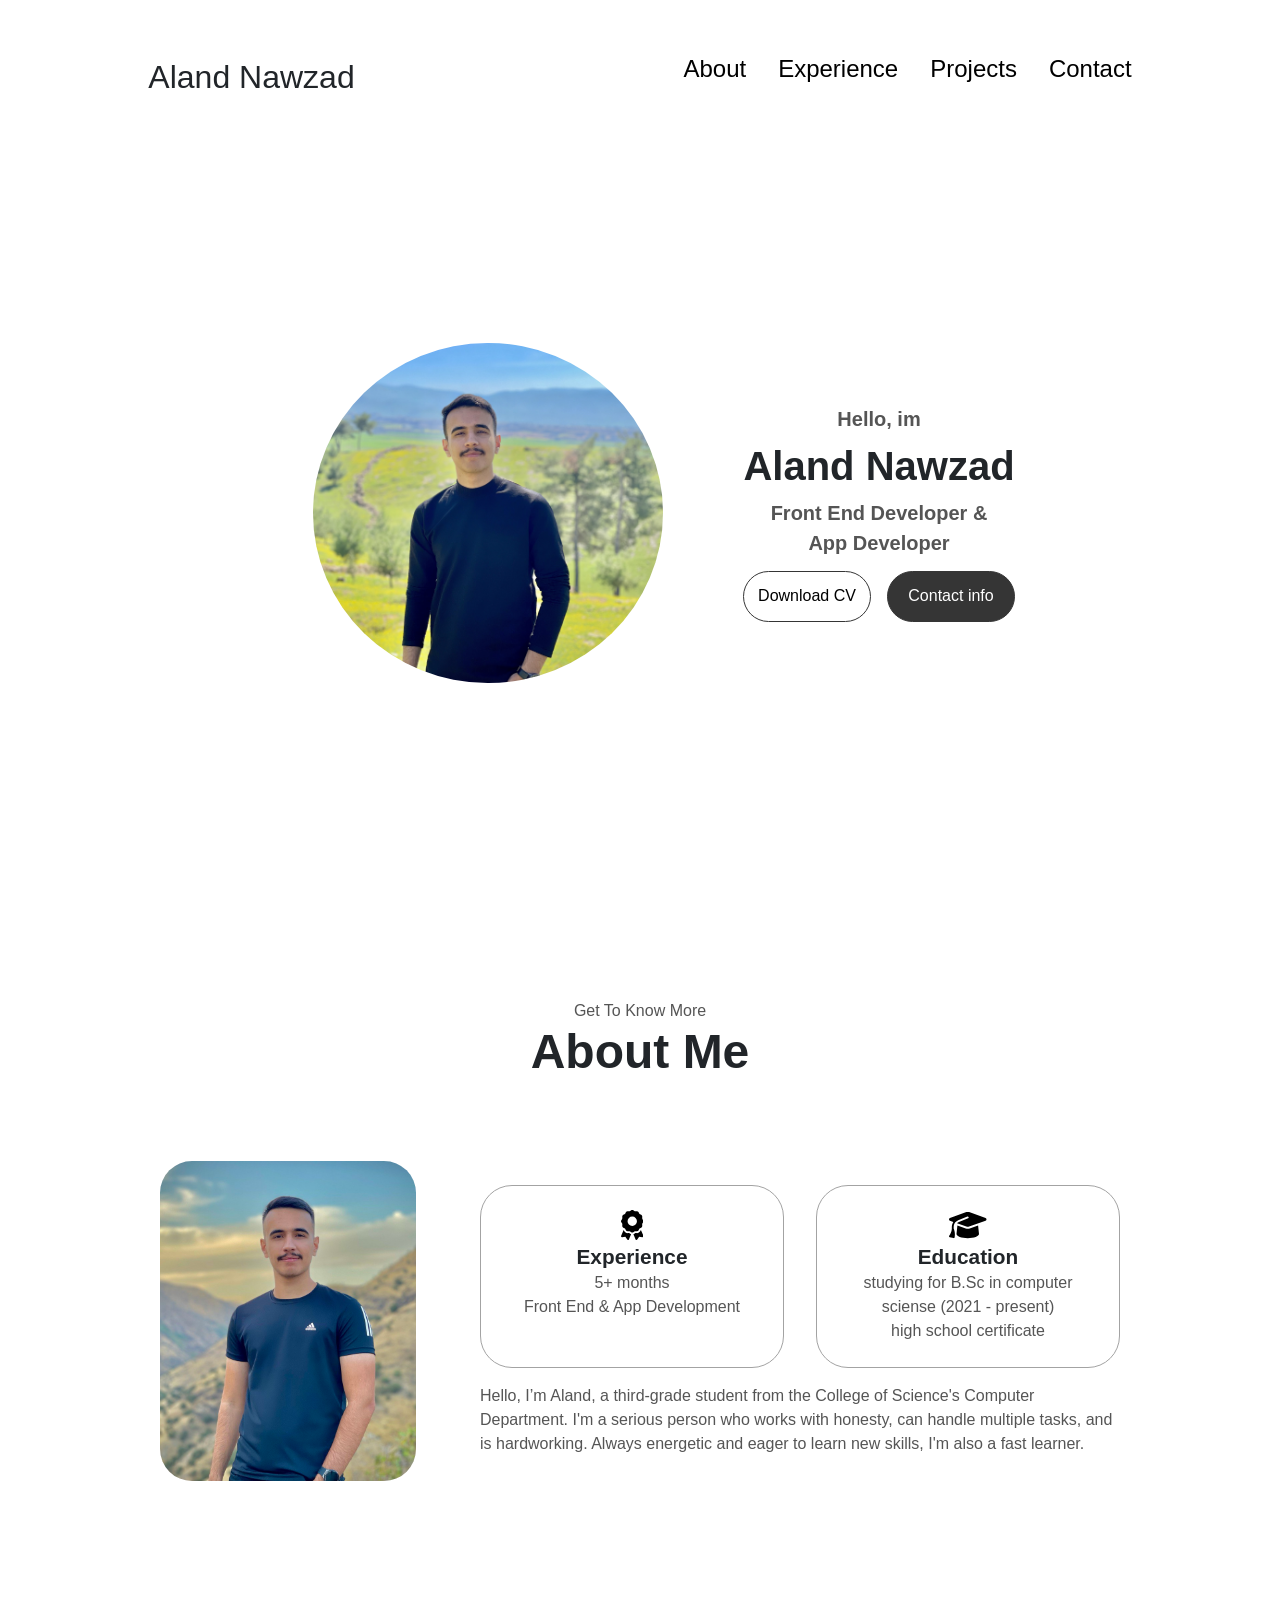
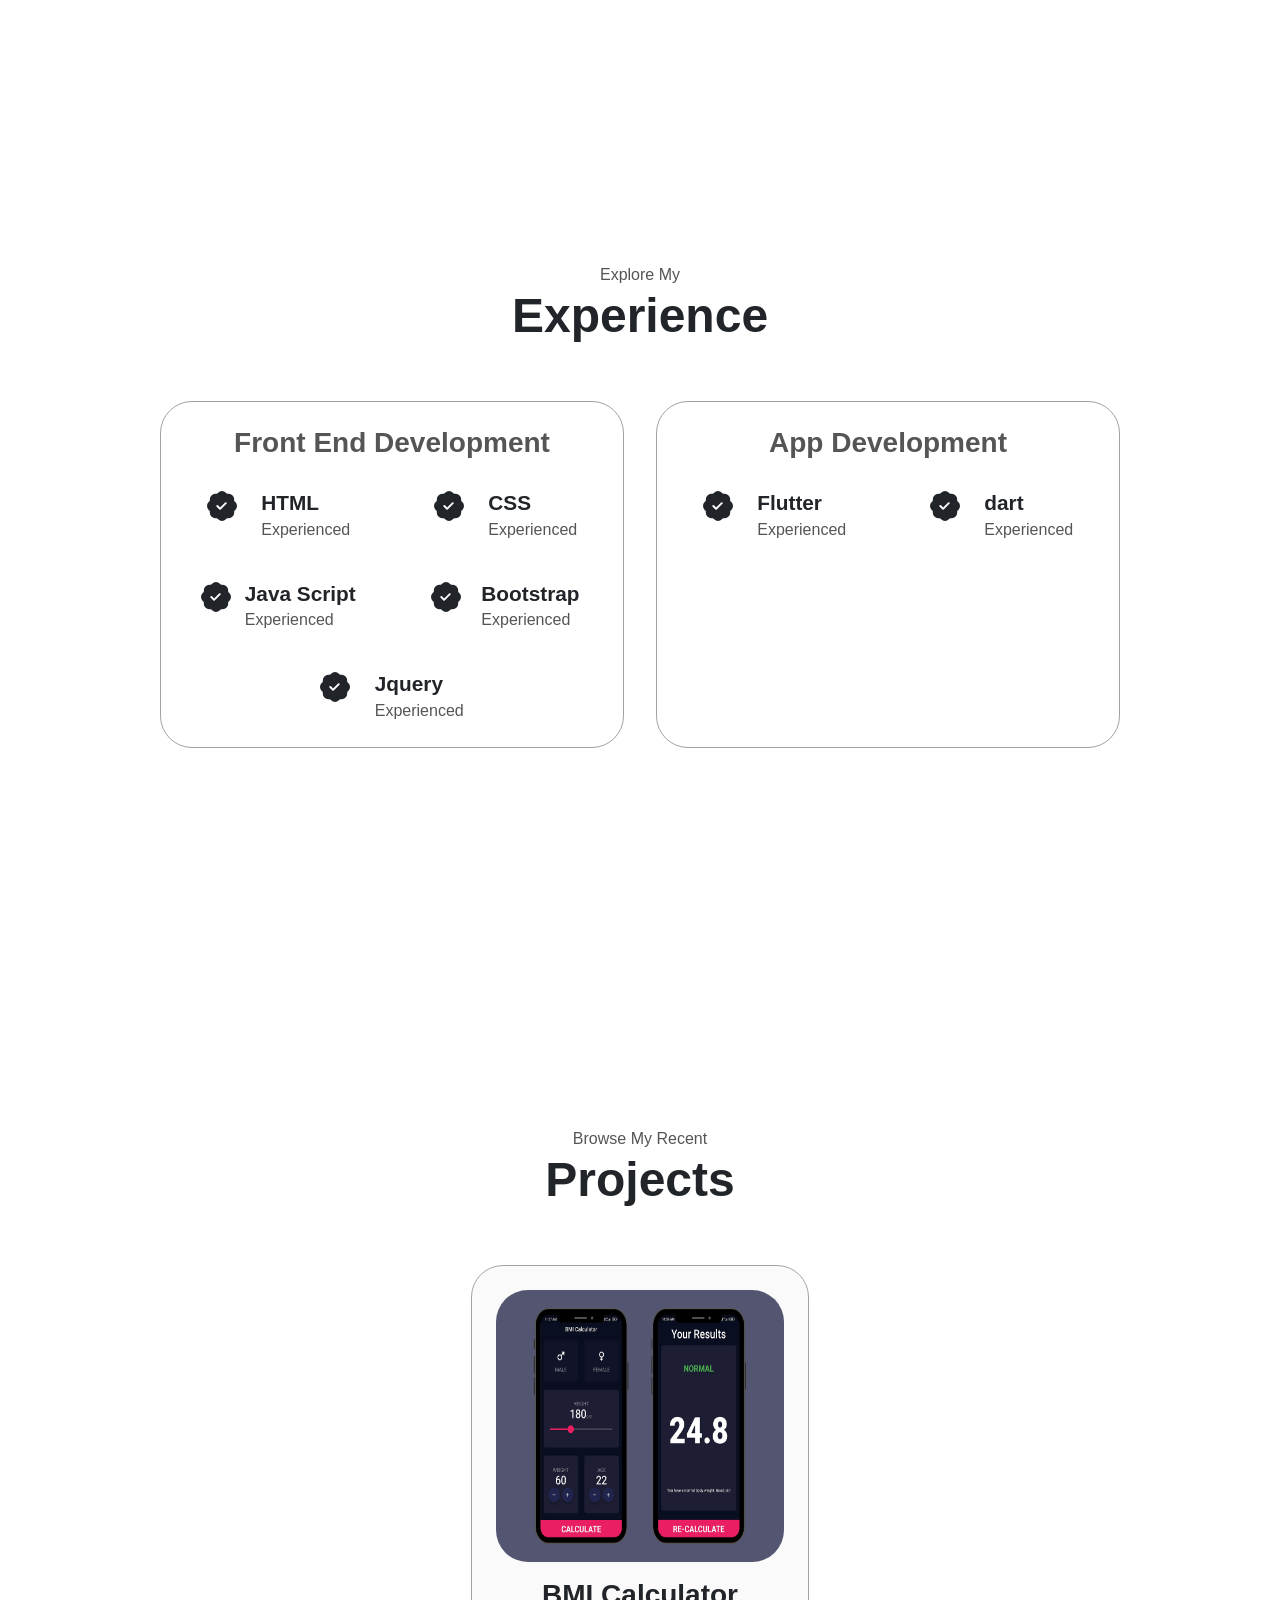
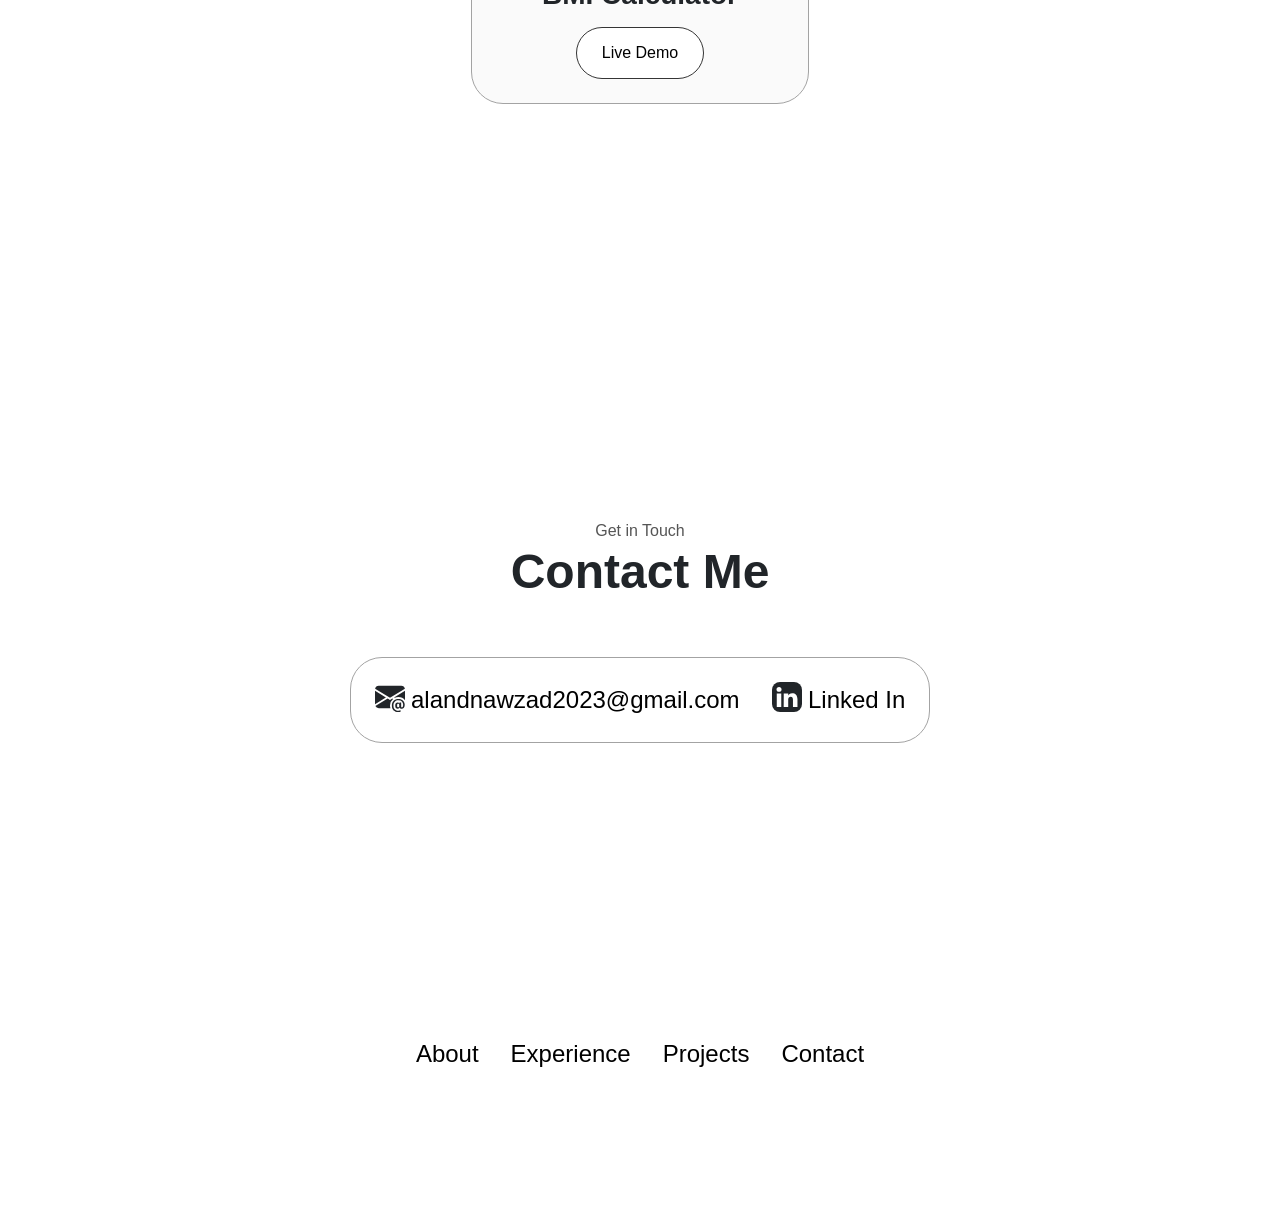
==== commit 46ffe47c: "Update index.html" ====
--- a/index.html
+++ b/index.html
@@ -60,7 +60,7 @@
 
                 <div class="profile-buttons">
                     <button type="button" onclick="location.href='./assets/AlandNawzad.pdf'"
-                        class="button hover" style="color: black;">Download CV</button>
+                        class="button hover">Download CV</button>
                     <button type="button" class="button contact" onclick="location.href='#contact'">Contact info</button>
 
                 </div>
@@ -155,7 +155,7 @@
                             </svg>
                             <div>
                                 <h3 class="Experience-container-h3">Java Script</h3>
-                                <p>Intermediate</p>
+                                <p>Experienced</p>
                             </div>
                         </article>
                         <article>
@@ -166,7 +166,18 @@
                             </svg>
                             <div>
                                 <h3 class="Experience-container-h3">Bootstrap</h3>
-                                <p>Intermediate</p>
+                                <p>Experienced</p>
+                            </div>
+                        </article>
+                        <article>
+                            <svg xmlns="http://www.w3.org/2000/svg" height="30" fill="currentColor"
+                                class="bi bi-patch-check-fill" viewBox="0 0 16 16">
+                                <path
+                                    d="M10.067.87a2.89 2.89 0 0 0-4.134 0l-.622.638-.89-.011a2.89 2.89 0 0 0-2.924 2.924l.01.89-.636.622a2.89 2.89 0 0 0 0 4.134l.637.622-.011.89a2.89 2.89 0 0 0 2.924 2.924l.89-.01.622.636a2.89 2.89 0 0 0 4.134 0l.622-.637.89.011a2.89 2.89 0 0 0 2.924-2.924l-.01-.89.636-.622a2.89 2.89 0 0 0 0-4.134l-.637-.622.011-.89a2.89 2.89 0 0 0-2.924-2.924l-.89.01zm.287 5.984-3 3a.5.5 0 0 1-.708 0l-1.5-1.5a.5.5 0 1 1 .708-.708L7 8.793l2.646-2.647a.5.5 0 0 1 .708.708" />
+                            </svg>
+                            <div>
+                                <h3 class="Experience-container-h3">Jquery</h3>
+                                <p>Experienced</p>
                             </div>
                         </article>
                     </div>
@@ -224,7 +235,7 @@
             <div class="project-card">
                 <img src="./assets/bmi-calculator.png" alt="project picture" class="project-picture">
                 <h2 class="project-subtitle">BMI Calculator</h2>
-                <button class="button hover" style="color: black;" onclick="location.href='https://bmi-calculator-114c9.web.app/'">Live
+                <button class="button hover" onclick="location.href='https://bmi-calculator-114c9.web.app/'">Live
                     Demo</button>
             </div>
         </div>
--- a/mediaqueries.css
+++ b/mediaqueries.css
@@ -90,6 +90,9 @@
     #contact{
         height: 60vh;
     }
+    nav{
+        height: 6rem;
+    }
     
 }
 
@@ -129,4 +132,4 @@
         width: 250px;
     }
     
-}+}
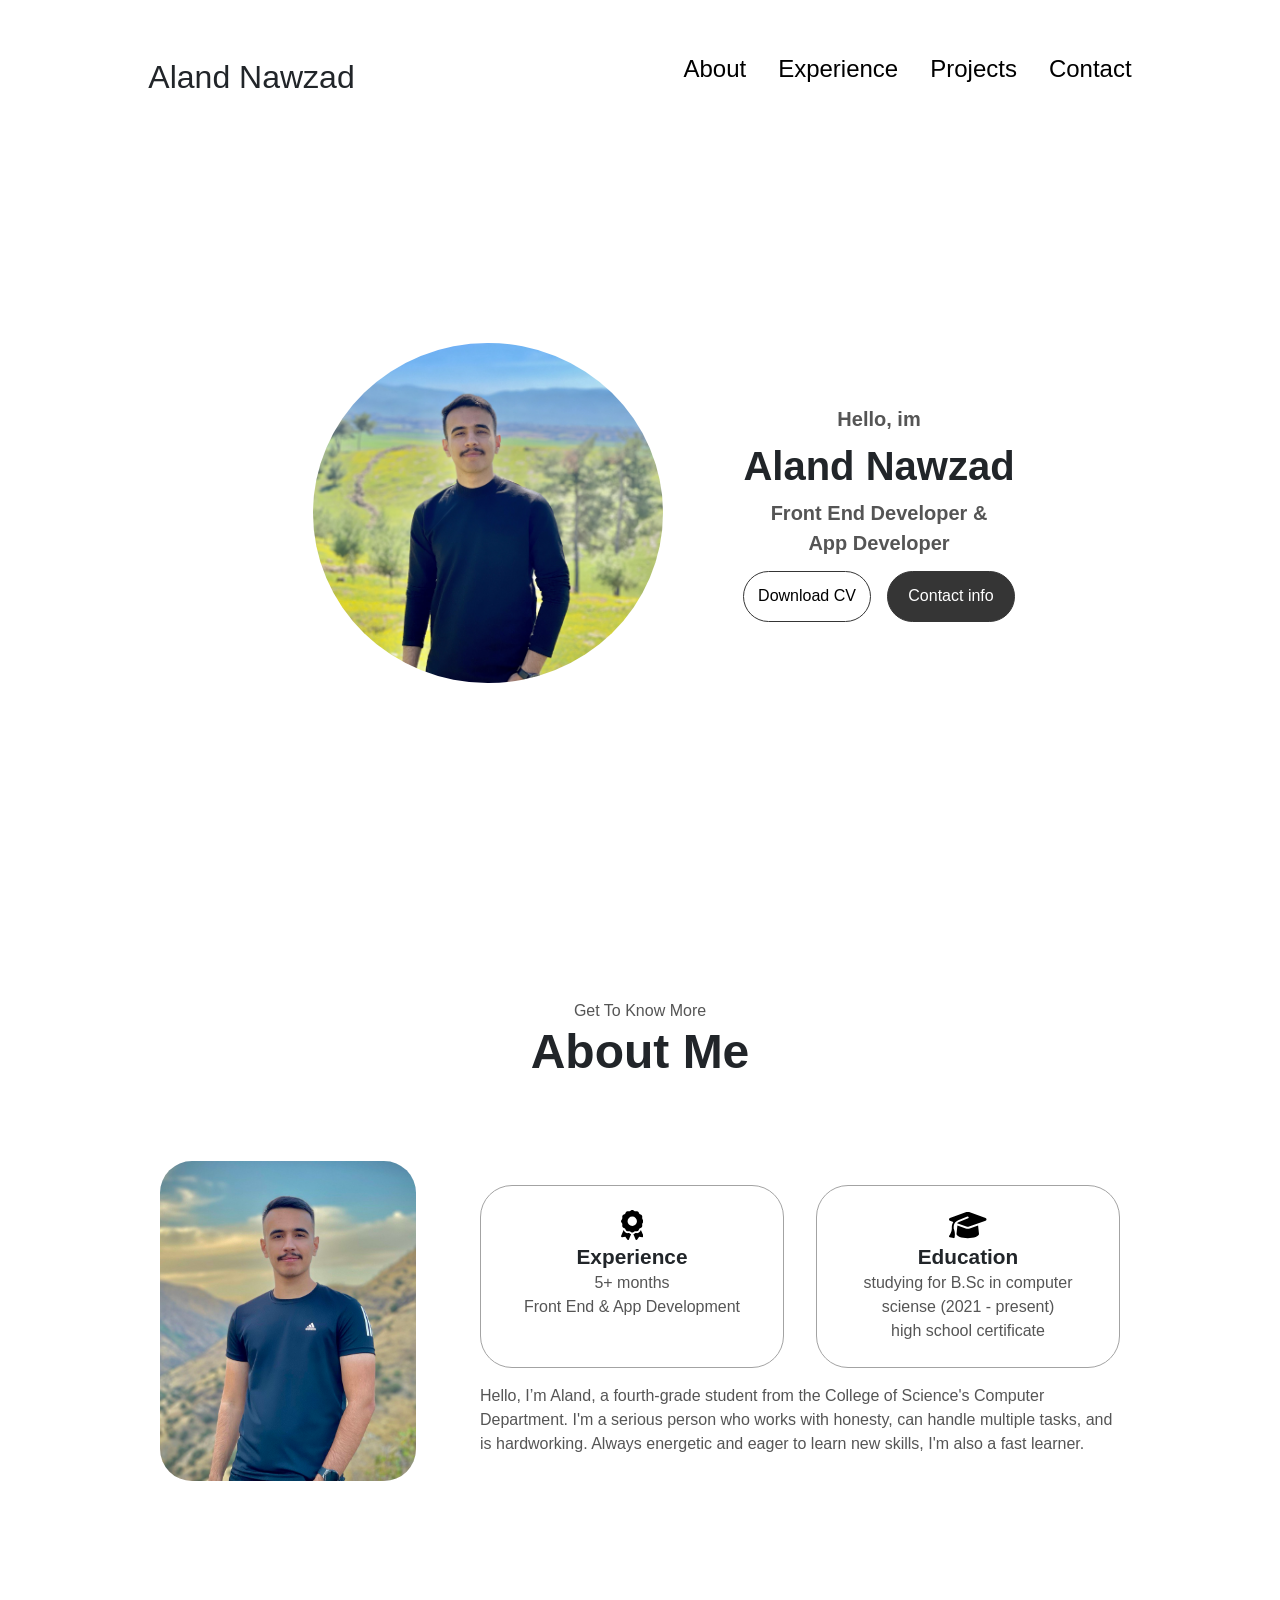
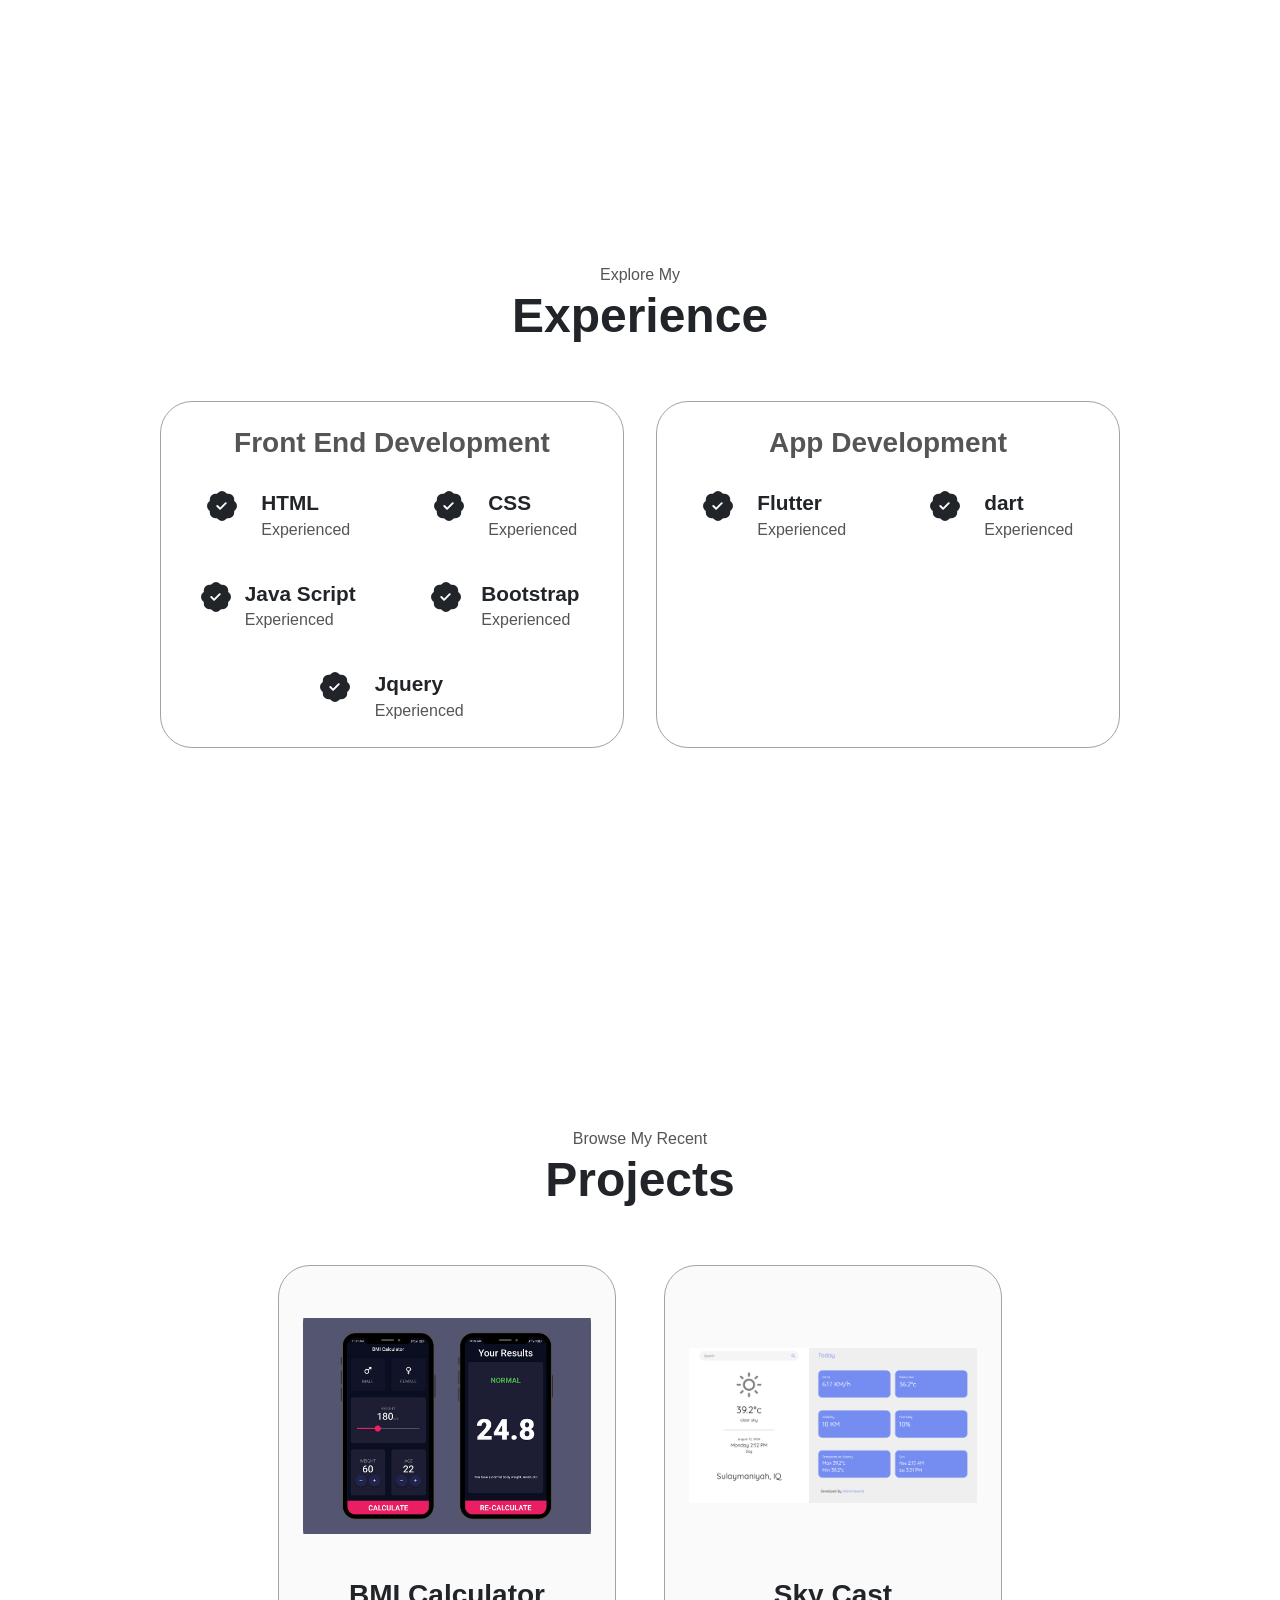
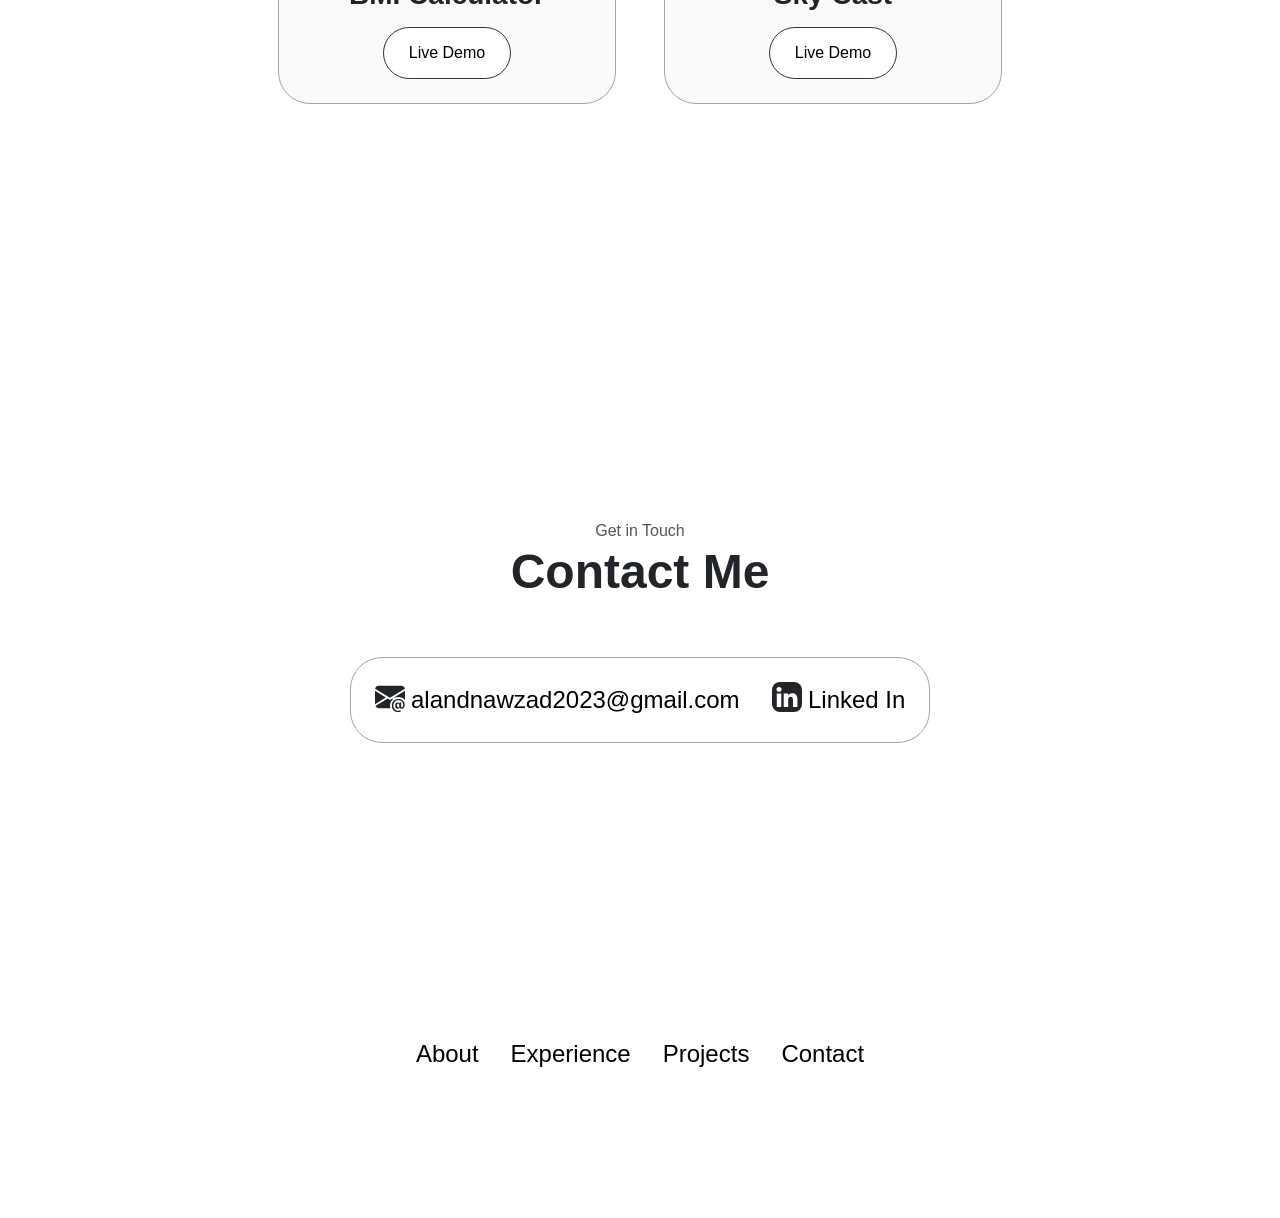
==== commit 93460aae: "add new project to the project section and fix some responsive issues" ====
--- a/index.html
+++ b/index.html
@@ -105,7 +105,7 @@
                     </div>
 
                 </div>
-                <p class="Experience-p2">Hello, I’m Aland, a third-grade student from the College of Science's Computer
+                <p class="Experience-p2">Hello, I’m Aland, a fourth-grade student from the College of Science's Computer
                     Department. I'm a serious person who works with honesty, can handle multiple tasks, and is
                     hardworking. Always energetic and eager to learn new skills, I'm also a fast learner.</p>
             </div>
@@ -232,10 +232,19 @@
         </div>
 
         <div class="project-container">
+            
+            
             <div class="project-card">
                 <img src="./assets/bmi-calculator.png" alt="project picture" class="project-picture">
                 <h2 class="project-subtitle">BMI Calculator</h2>
                 <button class="button hover" onclick="location.href='https://bmi-calculator-114c9.web.app/'">Live
+                    Demo</button>
+            </div>
+
+            <div class="project-card">
+                <img src="./assets/Skyast.png" alt="project picture" class="project-picture">
+                <h2 class="project-subtitle">Sky Cast</h2>
+                <button class="button hover" onclick="location.href='https://sky-cast-3d99.onrender.com/'">Live
                     Demo</button>
             </div>
         </div>
@@ -286,4 +295,4 @@
     <script src="./scripts.js"></script>
 </body>
 
-</html>
+</html>
--- a/styles.css
+++ b/styles.css
@@ -205,6 +205,7 @@
     border: rgb(53, 53, 53) 0.1rem solid;
     background-color: white;
     width: 8rem;
+    color: black;
 }
 
 .profile-buttons{
@@ -215,6 +216,7 @@
 
 .button:hover {
     cursor: pointer;
+    color: white;
 }
 
 .button.hover:hover,
@@ -363,6 +365,8 @@
     display: flex;
     flex-direction: row;
     justify-content: center;
+    gap: 3rem;
+    align-items: center;
 }
 
 .project-card{
@@ -372,9 +376,12 @@
     border-color: rgb(163, 163, 163);
     text-align: center;
     padding: 1.5rem;
+    width: fit-content;
 }
 
 .project-picture{
+    border-radius: 15px;
+    object-fit: contain;
     height: 17rem;
     width: 18rem;
     border-radius: 2rem;
--- a/mediaqueries.css
+++ b/mediaqueries.css
@@ -47,6 +47,12 @@
         width: 14rem;
     }
     
+
+    .project-picture{
+        height: 15rem;
+        width:15rem;
+    }
+    
     
     
 
@@ -70,6 +76,58 @@
     #contact{
         height: 60vh;
     }
+
+
+    .title {
+        font-size: 2.5rem;
+    }
+
+    .about-picture {
+        height: 14rem;
+        width: 13rem;
+    }
+
+    .contact-content-container {
+        margin: 0;
+    }
+
+    .contact-info > a {
+        font-size: 1rem;
+    }
+
+    #contact {
+        height: auto; /* Allow height to adjust dynamically */
+        padding: 2rem 0; /* Add more padding for better separation */
+    }
+
+    .project-container {
+        flex-direction: column;
+        align-items: center;
+        gap: 1rem; /* Reduce gap between project cards */
+    }
+
+    .project-card {
+        width: 90%; /* Make cards smaller to fit better on small screens */
+        max-width: 350px; /* Further limit the maximum width */
+        padding: 1rem; /* Reduce padding inside the cards */
+        margin-bottom: 2rem; /* Ensure there's space below the project card */
+        
+    }
+
+    .project-picture {
+        width: 80%;
+        height: auto;
+        max-height: 250px; /* Reduce max height to avoid oversized images */
+        object-fit: cover; /* Ensure the image fills the card without distortion */
+    }
+
+    .contact-content-container {
+        margin-top: 3rem; /* Further adjust margin to balance space between sections */
+    }
+
+    #contact {
+        padding: 1rem 0; /* Reduce padding to make better use of space */
+    }
 }
 
 
@@ -90,6 +148,7 @@
     #contact{
         height: 60vh;
     }
+
     nav{
         height: 6rem;
     }
@@ -119,11 +178,7 @@
     .article-containers p{
         font-size: 0.8rem;
     }
-    .project-picture{
-        height: 14rem;
-        width: 15rem;
-        
-    }
+    
     .project-subtitle{
         font-size: 1.4rem;
         margin: 0.7rem;
@@ -132,4 +187,4 @@
         width: 250px;
     }
     
-}
+}
